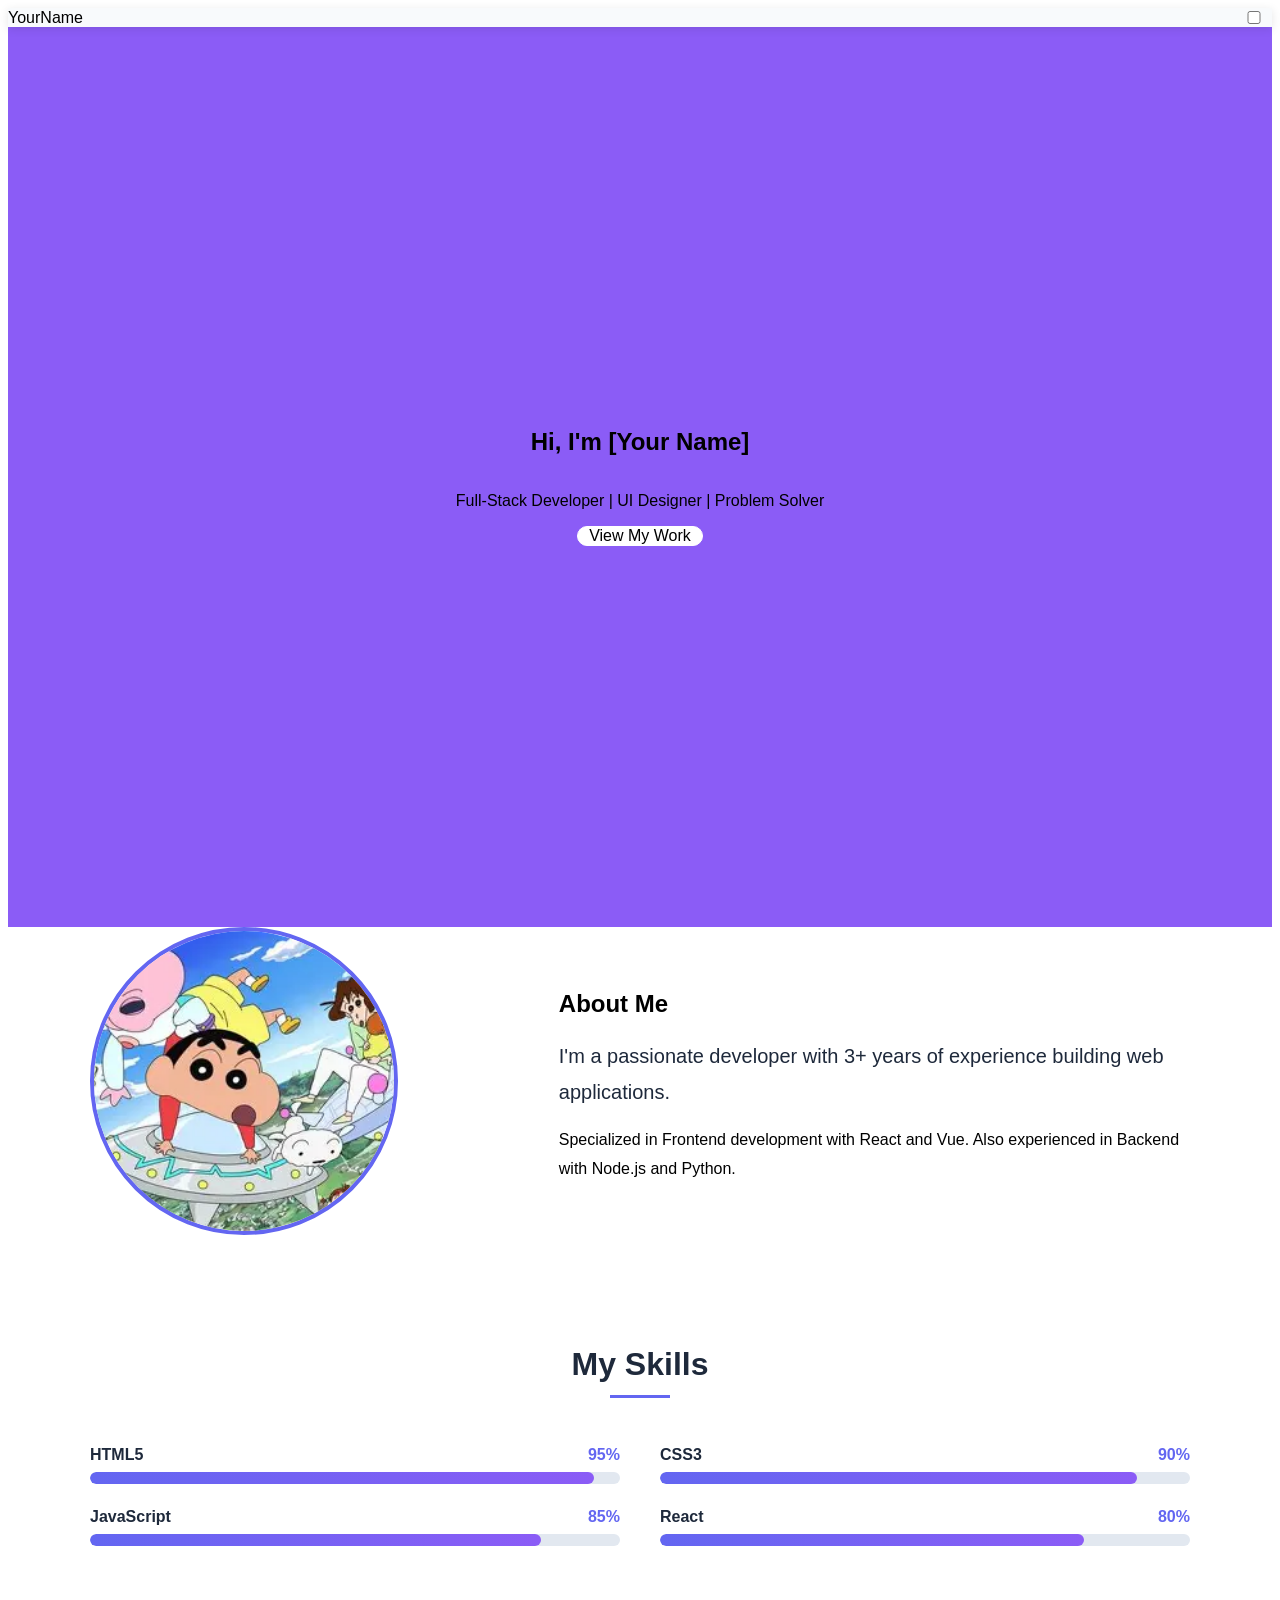
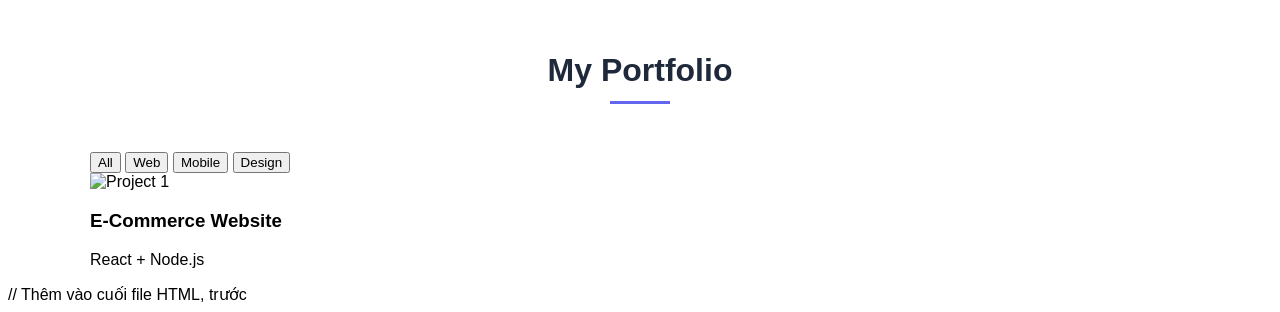
==== session_01_html_css/solutions/portfolio_site/index.html @ 7e8a237a "[FEATURE] Build portfolio grid layout" ====
<!DOCTYPE html>
<html lang="en">
<head>
    <meta charset="UTF-8">
    <meta name="viewport" content="width=device-width, initial-scale=1.0">
    <link rel="stylesheet" href="../../solutions/portfolio_site/css/header.css">
    <link rel="stylesheet" href="../../solutions/portfolio_site/css/hero.css">
    <link rel="stylesheet" href="../../solutions/portfolio_site/css/about.css">
    <link rel="stylesheet" href="../../solutions/portfolio_site/css/skills.css">
    <link rel="stylesheet" href="../../solutions/portfolio_site/css/portfolio.css">
    <title>Header + Herro</title>
</head>

<body>
    <header>
        <div class="container-header">
            <div class="logo">YourName</div>
                <div class="justify-content-center align-items-center d-flex">
                    <input type="checkbox" id="checked">
                <nav class="menu">
                    <ul class="container-nav">
                        <li class="list-type-none"><a href="#about" class="text-decoration-none">About</a></li>
                        <li class="list-type-none"><a href="#skills" class="text-decoration-none">Skills</a></li>
                        <li class="list-type-none"><a href="#portfolio" class="text-decoration-none">Portfolio</a></li>
                        <li class="list-type-none"><a href="#contact" class="text-decoration-none">Contact</a></li>
                    </ul>
                </div>
            </div>
            </nav>
    </header>
<main>
    <section class="hero">
    <h1>Hi, I'm [Your Name]</h1>
    <p>Full-Stack Developer | UI Designer | Problem Solver</p>
    <a href="#portfolio" class="cta-button">View My Work</a>
</section>
<section id="about" class="about-section">
    <div class="container">
        <div class="about-grid">
            <div class="about-image">
                <img src="[data-uri]" alt="Profile Photo">
            </div>
            <div class="about-content">
                <h2>About Me</h2>
                <p class="lead">I'm a passionate developer with 3+ years of experience building web applications.</p>
                <p>Specialized in Frontend development with React and Vue. Also experienced in Backend with Node.js and Python.</p>
            </div>
        </div>
    </div>
</section>
<!-- ===== SKILLS SECTION ===== -->
<section id="skills" class="skills-section">
    <div class="container">
        <h2 class="section-title">My Skills</h2>
        <div class="skills-grid">
            <div class="skill-item">
                <div class="skill-header">
                    <span class="skill-name">HTML5</span>
                    <span class="skill-percent">95%</span>
                </div>
                <div class="skill-bar">
                    <div class="skill-progress" data-width="95"></div>
                </div>
            </div>
            <div class="skill-item">
                <div class="skill-header">
                    <span class="skill-name">CSS3</span>
                    <span class="skill-percent">90%</span>
                </div>
                <div class="skill-bar">
                    <div class="skill-progress" data-width="90"></div>
                </div>
            </div>
            <div class="skill-item">
                <div class="skill-header">
                    <span class="skill-name">JavaScript</span>
                    <span class="skill-percent">85%</span>
                </div>
                <div class="skill-bar">
                    <div class="skill-progress" data-width="85"></div>
                </div>
            </div>
            <div class="skill-item">
                <div class="skill-header">
                    <span class="skill-name">React</span>
                    <span class="skill-percent">80%</span>
                </div>
                <div class="skill-bar">
                    <div class="skill-progress" data-width="80"></div>
                </div>
            </div>
        </div>
    </div>
</section>
<section id="portfolio" class="portfolio-section">
    <div class="container">
        <h2 class="section-title">My Portfolio</h2>
        <div class="portfolio-filters">
            <button class="filter-btn active">All</button>
            <button class="filter-btn">Web</button>
            <button class="filter-btn">Mobile</button>
            <button class="filter-btn">Design</button>
        </div>
        <div class="portfolio-grid">
            <div class="portfolio-item" data-category="web">
                <img src="https://picsum.photos/400/300?random=1" alt="Project 1">
                <div class="portfolio-overlay">
                    <h3>E-Commerce Website</h3>
                    <p>React + Node.js</p>
                </div>
            </div>
            <!-- Thêm 5 items khác với random=2,3,4,5,6 -->
        </div>
    </div>
</section>
</main>
// Thêm vào cuối file HTML, trước </body>
<script>
    // Intersection Observer — trigger animation khi element hiện ra
    const observer = new IntersectionObserver((entries) => {
        entries.forEach(entry => {
            if (entry.isIntersecting) {
                // Đọc data-width và set width thật
                const bars = entry.target.querySelectorAll('.skill-progress');
                bars.forEach(bar => {
                    bar.style.width = bar.dataset.width + '%';
                });
            }
        });
    }, { threshold: 0.3 });  // Trigger khi 30% section hiện ra

    // Quan sát skills section
    const skillsSection = document.querySelector('.skills-section');
    if (skillsSection) observer.observe(skillsSection);
</script>
</body>

</html>
---- session_01_html_css/solutions/portfolio_site/css/header.css ----
*{
    font-family: var(--font-main);
}
header {
    position: sticky;
    top: 0;
    z-index: 1000;
    background: var(--color-light);
    box-shadow: 0 2px 10px rgba(0,0,0,0.1);
}
.container-header{
    width: 100%;
    display: flex;
    justify-content: space-between;
    align-items: center;
    color:black;
}
.container-nav{
    display: flex;
    gap:20px;
}
.menu{
    display: none;
}
#checked{
    width: 30px;
}
#checked:checked ~ .menu{
    display: flex;
}
nav{
    gap:20px;
}
nav a{
    color:black;
}
.text-decoration-none{
    text-decoration: none;
}
.list-type-none{
    list-style-type: none;
}
nav a:hover{
    color:white;
}
.content{
    margin-top: 100px;
}
.d-flex{
    display: flex;
}
.justify-content-center{
    justify-content: center;
}
.align-items-center{
    align-items: center;
}
---- session_01_html_css/solutions/portfolio_site/css/hero.css ----
:root {
    --color-primary: #6366f1;    /* Indigo */
    --color-secondary: #8b5cf6;  /* Purple */
    --color-dark: #1e293b;       /* Slate dark */
    --color-light: #f8fafc;      /* Slate light */
    --color-text: #334155;       /* Slate text */
    --font-main: 'Segoe UI', sans-serif;
}
.hero {
    min-height: 100vh;
    display: flex;
    flex-direction: column;
    justify-content: center;
    align-items: center;
    text-align: center;
    background-color: var(--color-secondary);
}
.cta-button{
    text-decoration: none;
    border:1px solid white;
    width:10% ;
    box-sizing: border-box;
    padding: auto;
    border-radius: 16px;
    background-color: white;
    color:black;
    transition: 0.3s;
}
.cta-button:hover{
    transform: scale(1.2);
}
---- session_01_html_css/solutions/portfolio_site/css/about.css ----
/* ===== CONTAINER — Giới hạn chiều rộng ===== */
.container {
    max-width: 1100px;
    margin: 0 auto;         /* Căn giữa */
    padding: 0 20px;
}

/* ===== SECTION TITLE ===== */
.section-title {
    font-size: 2rem;
    color: var(--color-dark);
    text-align: center;
    margin-bottom: 48px;
    position: relative;
}

/* Gạch trang trí dưới title */
.section-title::after {
    content: "";
    display: block;
    width: 60px;
    height: 3px;
    background: var(--color-primary);
    margin: 12px auto 0;
}

/* ===== ABOUT GRID — 2 cột ===== */
.about-grid {
    display: grid;
    grid-template-columns: 1fr 1.5fr;  /* Ảnh nhỏ hơn text */
    gap: 3rem;
    align-items: center;                /* Căn giữa dọc */
}

.about-image img {
    width: 300px;
    height: 300px;
    object-fit: cover;      /* Ảnh không méo */
    border-radius: 50%;     /* Hình tròn */
    border: 4px solid var(--color-primary);
}

.about-content .lead {
    font-size: 1.25rem;
    font-weight: 300;
    color: var(--color-dark);
    margin-bottom: 16px;
}

.about-content p {
    margin-bottom: 12px;
    line-height: 1.8;
}

/* ===== RESPONSIVE ===== */
@media (max-width: 768px) {
    .about-grid {
        grid-template-columns: 1fr;     /* 1 cột trên mobile */
        text-align: center;
    }

    .about-image img {
        width: 200px;
        height: 200px;
    }
}
---- session_01_html_css/solutions/portfolio_site/css/skills.css ----
/* ===== SKILLS SECTION ===== */
.skills-section {
    padding: 80px 0;
    background: white;
}

.skills-grid {
    display: grid;
    grid-template-columns: 1fr 1fr;  /* 2 cột */
    gap: 24px 40px;                   /* Dọc 24px, ngang 40px */
}

.skill-header {
    display: flex;
    justify-content: space-between;
    margin-bottom: 8px;
}

.skill-name {
    font-weight: 600;
    color: var(--color-dark);
}

.skill-percent {
    color: var(--color-primary);
    font-weight: 600;
}

.skill-bar {
    background: #e2e8f0;
    border-radius: 10px;
    height: 12px;
    overflow: hidden;
}

.skill-progress {
    height: 100%;
    border-radius: 10px;
    background: linear-gradient(90deg, var(--color-primary), var(--color-secondary));
    width: 0;                       /* Ban đầu = 0, animate sau */
    transition: width 1.5s ease-out;
}

/* Responsive: 1 cột trên mobile */
@media (max-width: 768px) {
    .skills-grid {
        grid-template-columns: 1fr;
    }
}
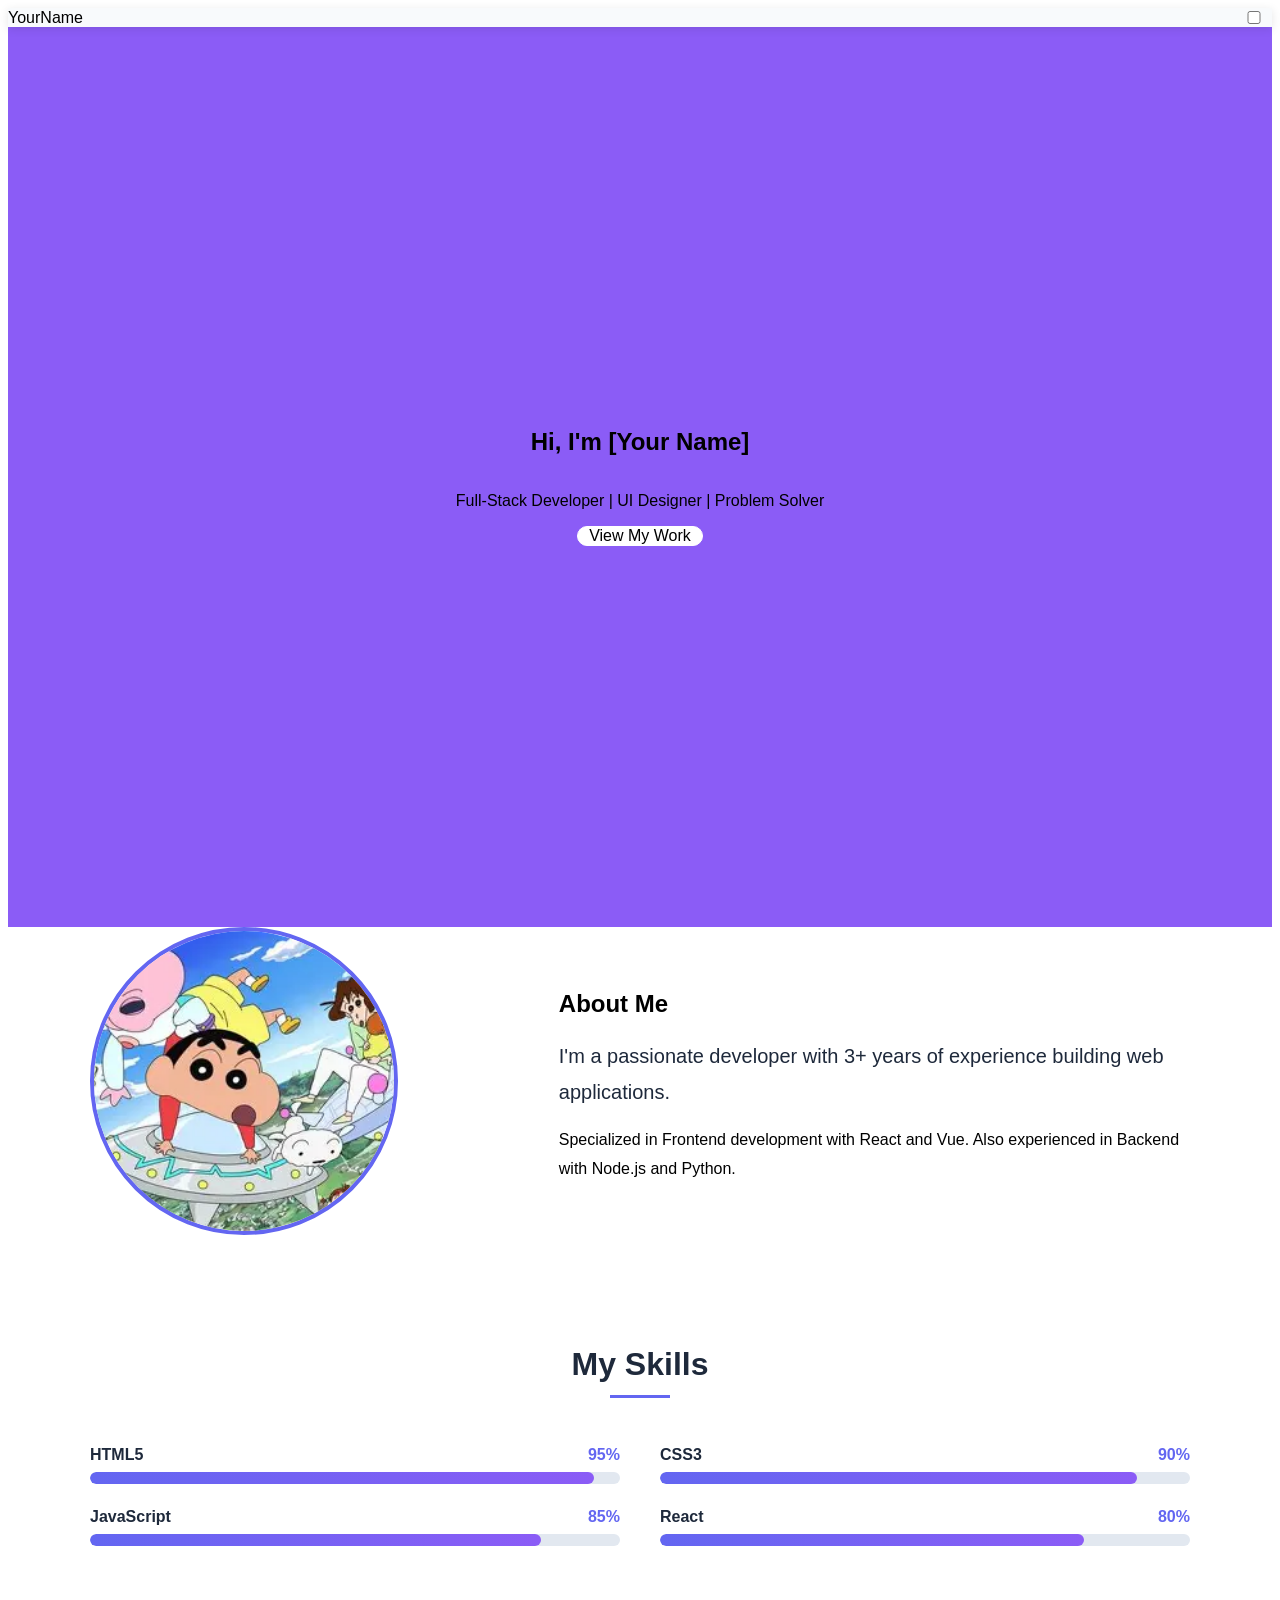
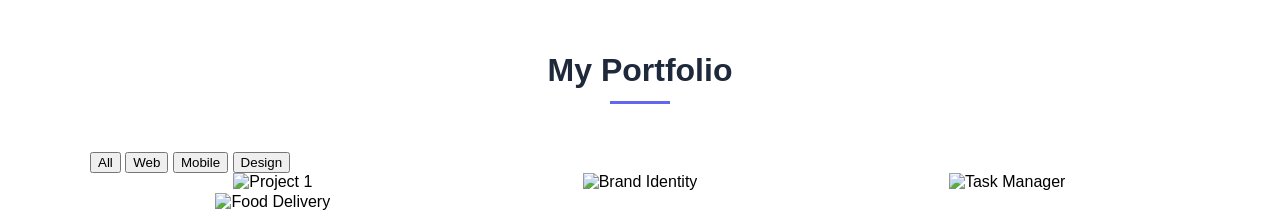
==== commit feb94ac0: "[FEATURE] Add hover zoom effects" ====
--- a/session_01_html_css/solutions/portfolio_site/index.html
+++ b/session_01_html_css/solutions/portfolio_site/index.html
@@ -1,5 +1,6 @@
 <!DOCTYPE html>
 <html lang="en">
+
 <head>
     <meta charset="UTF-8">
     <meta name="viewport" content="width=device-width, initial-scale=1.0">
@@ -15,8 +16,8 @@
     <header>
         <div class="container-header">
             <div class="logo">YourName</div>
-                <div class="justify-content-center align-items-center d-flex">
-                    <input type="checkbox" id="checked">
+            <div class="justify-content-center align-items-center d-flex">
+                <input type="checkbox" id="checked">
                 <nav class="menu">
                     <ul class="container-nav">
                         <li class="list-type-none"><a href="#about" class="text-decoration-none">About</a></li>
@@ -24,97 +25,121 @@
                         <li class="list-type-none"><a href="#portfolio" class="text-decoration-none">Portfolio</a></li>
                         <li class="list-type-none"><a href="#contact" class="text-decoration-none">Contact</a></li>
                     </ul>
+            </div>
+        </div>
+        </nav>
+    </header>
+    <main>
+        <section class="hero">
+            <h1>Hi, I'm [Your Name]</h1>
+            <p>Full-Stack Developer | UI Designer | Problem Solver</p>
+            <a href="#portfolio" class="cta-button">View My Work</a>
+        </section>
+        <section id="about" class="about-section">
+            <div class="container">
+                <div class="about-grid">
+                    <div class="about-image">
+                        <img src="[data-uri]"
+                            alt="Profile Photo">
+                    </div>
+                    <div class="about-content">
+                        <h2>About Me</h2>
+                        <p class="lead">I'm a passionate developer with 3+ years of experience building web
+                            applications.</p>
+                        <p>Specialized in Frontend development with React and Vue. Also experienced in Backend with
+                            Node.js and Python.</p>
+                    </div>
                 </div>
             </div>
-            </nav>
-    </header>
-<main>
-    <section class="hero">
-    <h1>Hi, I'm [Your Name]</h1>
-    <p>Full-Stack Developer | UI Designer | Problem Solver</p>
-    <a href="#portfolio" class="cta-button">View My Work</a>
-</section>
-<section id="about" class="about-section">
-    <div class="container">
-        <div class="about-grid">
-            <div class="about-image">
-                <img src="[data-uri]" alt="Profile Photo">
-            </div>
-            <div class="about-content">
-                <h2>About Me</h2>
-                <p class="lead">I'm a passionate developer with 3+ years of experience building web applications.</p>
-                <p>Specialized in Frontend development with React and Vue. Also experienced in Backend with Node.js and Python.</p>
-            </div>
-        </div>
-    </div>
-</section>
-<!-- ===== SKILLS SECTION ===== -->
-<section id="skills" class="skills-section">
-    <div class="container">
-        <h2 class="section-title">My Skills</h2>
-        <div class="skills-grid">
-            <div class="skill-item">
-                <div class="skill-header">
-                    <span class="skill-name">HTML5</span>
-                    <span class="skill-percent">95%</span>
-                </div>
-                <div class="skill-bar">
-                    <div class="skill-progress" data-width="95"></div>
+        </section>
+        <!-- ===== SKILLS SECTION ===== -->
+        <section id="skills" class="skills-section">
+            <div class="container">
+                <h2 class="section-title">My Skills</h2>
+                <div class="skills-grid">
+                    <div class="skill-item">
+                        <div class="skill-header">
+                            <span class="skill-name">HTML5</span>
+                            <span class="skill-percent">95%</span>
+                        </div>
+                        <div class="skill-bar">
+                            <div class="skill-progress" data-width="95"></div>
+                        </div>
+                    </div>
+                    <div class="skill-item">
+                        <div class="skill-header">
+                            <span class="skill-name">CSS3</span>
+                            <span class="skill-percent">90%</span>
+                        </div>
+                        <div class="skill-bar">
+                            <div class="skill-progress" data-width="90"></div>
+                        </div>
+                    </div>
+                    <div class="skill-item">
+                        <div class="skill-header">
+                            <span class="skill-name">JavaScript</span>
+                            <span class="skill-percent">85%</span>
+                        </div>
+                        <div class="skill-bar">
+                            <div class="skill-progress" data-width="85"></div>
+                        </div>
+                    </div>
+                    <div class="skill-item">
+                        <div class="skill-header">
+                            <span class="skill-name">React</span>
+                            <span class="skill-percent">80%</span>
+                        </div>
+                        <div class="skill-bar">
+                            <div class="skill-progress" data-width="80"></div>
+                        </div>
+                    </div>
                 </div>
             </div>
-            <div class="skill-item">
-                <div class="skill-header">
-                    <span class="skill-name">CSS3</span>
-                    <span class="skill-percent">90%</span>
+        </section>
+        <section id="portfolio" class="portfolio-section">
+            <div class="container">
+                <h2 class="section-title">My Portfolio</h2>
+                <div class="portfolio-filters">
+                    <button class="filter-btn active">All</button>
+                    <button class="filter-btn">Web</button>
+                    <button class="filter-btn">Mobile</button>
+                    <button class="filter-btn">Design</button>
                 </div>
-                <div class="skill-bar">
-                    <div class="skill-progress" data-width="90"></div>
+                <div class="portfolio-grid">
+                    <div class="portfolio-item" data-category="web">
+                        <img src="https://picsum.photos/400/300?random=1" alt="Project 1">
+                        <div class="portfolio-overlay">
+                            <h3>E-Commerce Website</h3>
+                            <p>React + Node.js</p>
+                        </div>
+                    </div>
+                    <!-- Thêm 5 items khác với random=2,3,4,5,6 -->
+                    <div class="portfolio-item" data-category="design">
+                        <img src="https://picsum.photos/400/300?random=4" alt="Brand Identity">
+                        <div class="portfolio-overlay">
+                            <h3>Brand Identity</h3>
+                            <p>Figma + Illustrator</p>
+                        </div>
+                    </div>
+                    <div class="portfolio-item" data-category="web">
+                        <img src="https://picsum.photos/400/300?random=5" alt="Task Manager">
+                        <div class="portfolio-overlay">
+                            <h3>Task Manager</h3>
+                            <p>Angular + MongoDB</p>
+                        </div>
+                    </div>
+                    <div class="portfolio-item" data-category="mobile">
+                        <img src="https://picsum.photos/400/300?random=6" alt="Food Delivery">
+                        <div class="portfolio-overlay">
+                            <h3>Food Delivery</h3>
+                            <p>Flutter + Dart</p>
+                        </div>
+                    </div>
                 </div>
             </div>
-            <div class="skill-item">
-                <div class="skill-header">
-                    <span class="skill-name">JavaScript</span>
-                    <span class="skill-percent">85%</span>
-                </div>
-                <div class="skill-bar">
-                    <div class="skill-progress" data-width="85"></div>
-                </div>
-            </div>
-            <div class="skill-item">
-                <div class="skill-header">
-                    <span class="skill-name">React</span>
-                    <span class="skill-percent">80%</span>
-                </div>
-                <div class="skill-bar">
-                    <div class="skill-progress" data-width="80"></div>
-                </div>
-            </div>
-        </div>
-    </div>
-</section>
-<section id="portfolio" class="portfolio-section">
-    <div class="container">
-        <h2 class="section-title">My Portfolio</h2>
-        <div class="portfolio-filters">
-            <button class="filter-btn active">All</button>
-            <button class="filter-btn">Web</button>
-            <button class="filter-btn">Mobile</button>
-            <button class="filter-btn">Design</button>
-        </div>
-        <div class="portfolio-grid">
-            <div class="portfolio-item" data-category="web">
-                <img src="https://picsum.photos/400/300?random=1" alt="Project 1">
-                <div class="portfolio-overlay">
-                    <h3>E-Commerce Website</h3>
-                    <p>React + Node.js</p>
-                </div>
-            </div>
-            <!-- Thêm 5 items khác với random=2,3,4,5,6 -->
-        </div>
-    </div>
-</section>
-</main>
-// Thêm vào cuối file HTML, trước </body>
+        </section>
+    </main>
+</body>
 <script>
     // Intersection Observer — trigger animation khi element hiện ra
     const observer = new IntersectionObserver((entries) => {
--- a/session_01_html_css/solutions/portfolio_site/css/portfolio.css
+++ b/session_01_html_css/solutions/portfolio_site/css/portfolio.css
@@ -0,0 +1,41 @@
+.portfolio-grid{
+    display: grid;
+    grid-template-columns: repeat(3,1fr);
+    place-items: center;
+    gap:1.5px;
+}
+@media (max-width: 1024px) {
+    .portfolio-grid {
+        grid-template-columns: repeat(2, 1fr);  
+    }
+}
+
+@media (max-width: 640px) {
+    .portfolio-grid {
+        grid-template-columns: 1fr;             
+    }
+}
+.portfolio-item{
+    position: relative;
+    overflow: hidden;
+}
+.portfolio-item img{
+    width: 100%;
+    object-fit: cover;
+    transition: 0.2s;
+}
+.portfolio-overlay{
+    position: absolute;
+    top: 50%;
+    left: 50%;
+    transform: translate(-50%,-50%);
+    background-color: rgba(0, 0, 0, 0.611);
+    color:white;
+    opacity: 0;
+}
+.portfolio-item:hover img{
+    transform: scale(1.1);
+}
+.portfolio-item:hover .portfolio-overlay{
+opacity: 1;
+}
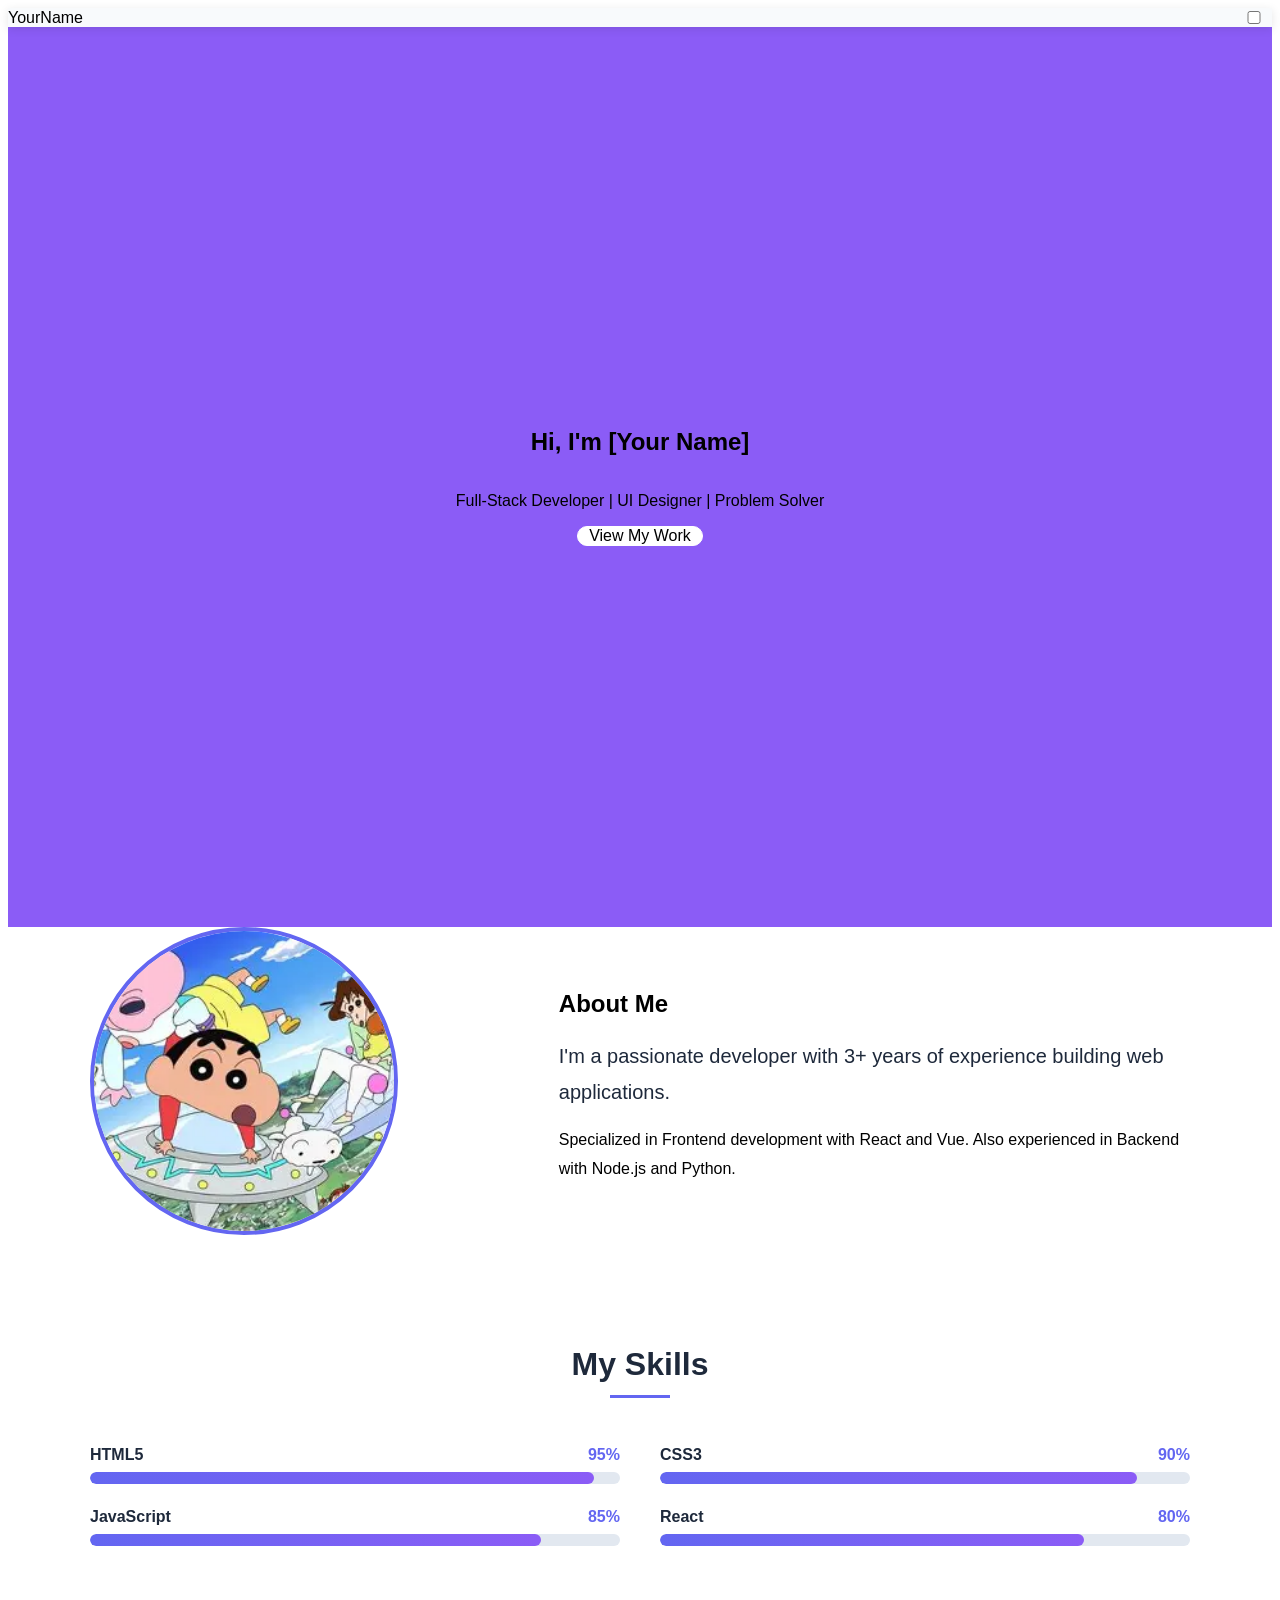
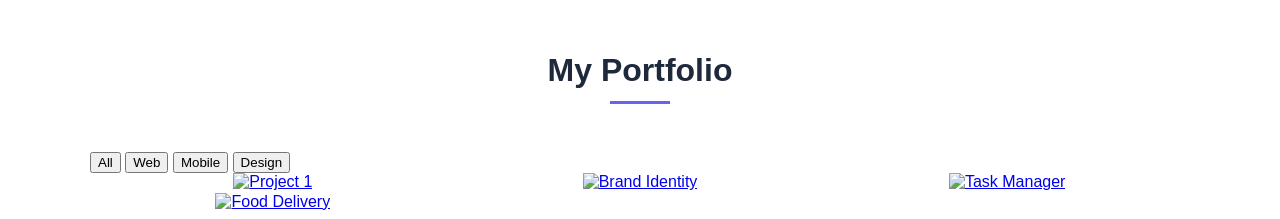
==== commit f99e4d20: "[FEATURE] Implement CSS-only lightbox" ====
--- a/session_01_html_css/solutions/portfolio_site/index.html
+++ b/session_01_html_css/solutions/portfolio_site/index.html
@@ -106,39 +106,68 @@
                     <button class="filter-btn">Design</button>
                 </div>
                 <div class="portfolio-grid">
-                    <div class="portfolio-item" data-category="web">
-                        <img src="https://picsum.photos/400/300?random=1" alt="Project 1">
-                        <div class="portfolio-overlay">
-                            <h3>E-Commerce Website</h3>
-                            <p>React + Node.js</p>
-                        </div>
-                    </div>
+                    <!-- Bọc mỗi portfolio item trong anchor tag -->
+<a href="#lightbox-1" class="portfolio-item" data-category="web">
+    <img src="https://picsum.photos/400/300?random=1" alt="Project 1">
+    <div class="portfolio-overlay">
+        <h3>E-Commerce Website</h3>
+        <p>React + Node.js</p>
+    </div>
+</a>
                     <!-- Thêm 5 items khác với random=2,3,4,5,6 -->
-                    <div class="portfolio-item" data-category="design">
-                        <img src="https://picsum.photos/400/300?random=4" alt="Brand Identity">
-                        <div class="portfolio-overlay">
-                            <h3>Brand Identity</h3>
-                            <p>Figma + Illustrator</p>
-                        </div>
-                    </div>
-                    <div class="portfolio-item" data-category="web">
-                        <img src="https://picsum.photos/400/300?random=5" alt="Task Manager">
-                        <div class="portfolio-overlay">
-                            <h3>Task Manager</h3>
-                            <p>Angular + MongoDB</p>
-                        </div>
-                    </div>
-                    <div class="portfolio-item" data-category="mobile">
-                        <img src="https://picsum.photos/400/300?random=6" alt="Food Delivery">
-                        <div class="portfolio-overlay">
-                            <h3>Food Delivery</h3>
-                            <p>Flutter + Dart</p>
-                        </div>
-                    </div>
+                    <a href="#lightbox-4" class="portfolio-item" data-category="design">
+    <img src="https://picsum.photos/400/300?random=4" alt="Brand Identity">
+    <div class="portfolio-overlay">
+        <h3>Brand Identity</h3>
+        <p>Figma + Illustrator</p>
+    </div>
+</a>
+
+<a href="#lightbox-5" class="portfolio-item" data-category="web">
+    <img src="https://picsum.photos/400/300?random=5" alt="Task Manager">
+    <div class="portfolio-overlay">
+        <h3>Task Manager</h3>
+        <p>Angular + MongoDB</p>
+    </div>
+</a>
+
+<a href="#lightbox-6" class="portfolio-item" data-category="mobile">
+    <img src="https://picsum.photos/400/300?random=6" alt="Food Delivery">
+    <div class="portfolio-overlay">
+        <h3>Food Delivery</h3>
+        <p>Flutter + Dart</p>
+    </div>
+</a>
                 </div>
             </div>
         </section>
     </main>
+    <div id="lightbox-1" class="lightbox">
+    <div class="lightbox-content">
+        <img src="https://picsum.photos/800/600?random=1" alt="Project 1">
+        <a href="#!" class="lightbox-close">&times;</a>
+    </div>
+</div>
+<div id="lightbox-4" class="lightbox">
+    <div class="lightbox-content">
+        <img src="https://picsum.photos/800/600?random=4" alt="Brand Identity">
+        <a href="#!" class="lightbox-close">&times;</a>
+    </div>
+</div>
+
+<div id="lightbox-5" class="lightbox">
+    <div class="lightbox-content">
+        <img src="https://picsum.photos/800/600?random=5" alt="Task Manager">
+        <a href="#!" class="lightbox-close">&times;</a>
+    </div>
+</div>
+
+<div id="lightbox-6" class="lightbox">
+    <div class="lightbox-content">
+        <img src="https://picsum.photos/800/600?random=6" alt="Food Delivery">
+        <a href="#!" class="lightbox-close">&times;</a>
+    </div>
+</div>
 </body>
 <script>
     // Intersection Observer — trigger animation khi element hiện ra
--- a/session_01_html_css/solutions/portfolio_site/css/portfolio.css
+++ b/session_01_html_css/solutions/portfolio_site/css/portfolio.css
@@ -39,3 +39,37 @@
 .portfolio-item:hover .portfolio-overlay{
 opacity: 1;
 }
+.lightbox{
+    position: fixed;
+    inset: 0;
+    opacity: 0;
+    display: flex;
+    justify-content: center;
+    align-items: center;
+    background-color:rgba(105, 105, 105, 0.503);
+    z-index: 9999;
+    pointer-events: none;
+    transition: 0.3s;
+}
+.lightbox:target{
+    opacity: 1;  
+    pointer-events: auto;
+}
+.lightbox-content{
+    position: relative;
+    width: 65vw;
+    height: 85vh;
+}
+.lightbox-content img{
+    width: 100%;
+    max-width: 100%;
+    max-height: 85vh;
+    border-radius: 8px;
+}
+.lightbox-close{
+    position: absolute;
+   top:-40px;
+   right:0;
+    font-size: 2rem;
+    color:white;
+}
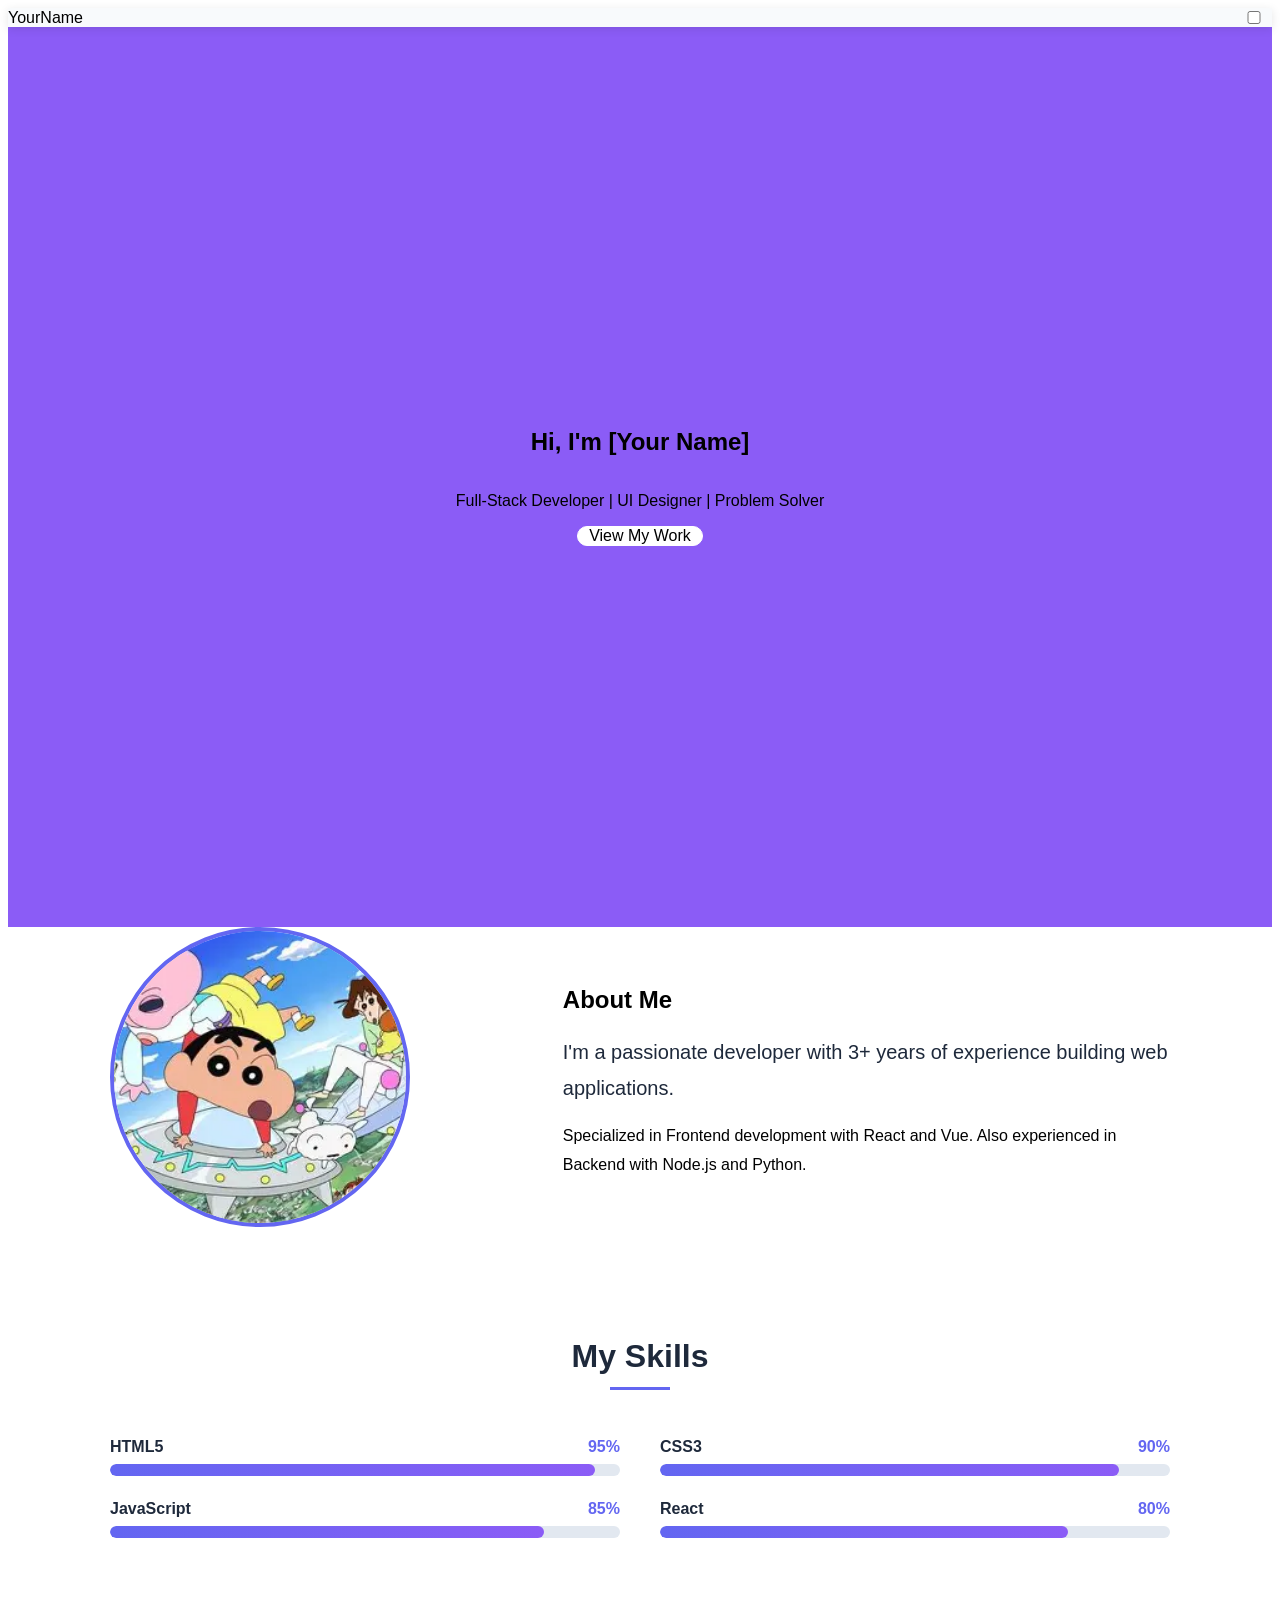
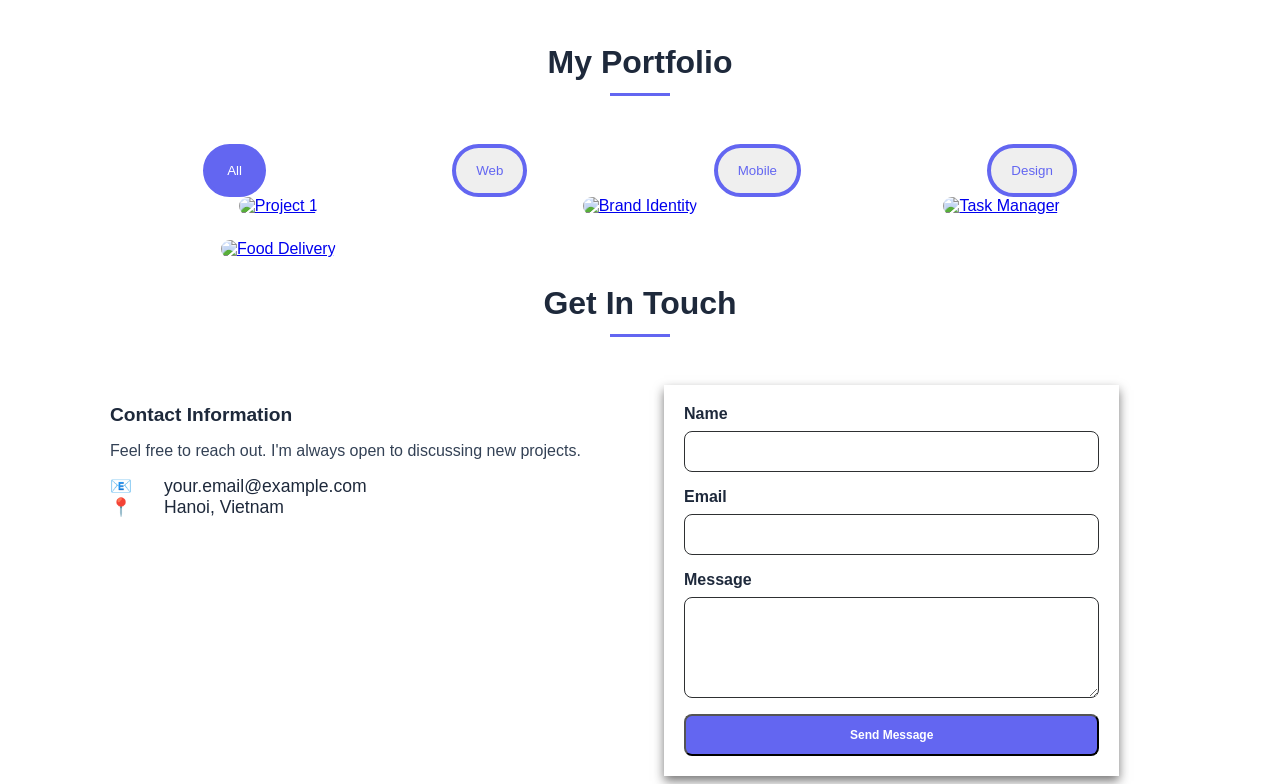
==== commit 5e470b52: "[FEATURE] Style contact form inputs" ====
--- a/session_01_html_css/solutions/portfolio_site/index.html
+++ b/session_01_html_css/solutions/portfolio_site/index.html
@@ -9,6 +9,8 @@
     <link rel="stylesheet" href="../../solutions/portfolio_site/css/about.css">
     <link rel="stylesheet" href="../../solutions/portfolio_site/css/skills.css">
     <link rel="stylesheet" href="../../solutions/portfolio_site/css/portfolio.css">
+    <link rel="stylesheet" href="../../solutions/portfolio_site/css/contact.css">
+    <link rel="stylesheet" href="../../solutions/portfolio_site/css/footer.css">
     <title>Header + Herro</title>
 </head>
 
@@ -168,7 +170,41 @@
         <a href="#!" class="lightbox-close">&times;</a>
     </div>
 </div>
-</body>
+<section id="contact" class="contact-section">
+    <div class="container">
+        <h2 class="section-title">Get In Touch</h2>
+        <div class="contact-wrapper">
+            <div class="contact-info">
+                <h3>Contact Information</h3>
+                <p>Feel free to reach out. I'm always open to discussing new projects.</p>
+                <div class="info-item">
+                    <span class="icon">📧</span>
+                    <span>your.email@example.com</span>
+                </div>
+                <div class="info-item">
+                    <span class="icon">📍</span>
+                    <span>Hanoi, Vietnam</span>
+                </div>
+            </div>
+            <form class="contact-form">
+                <div class="form-group">
+                    <label for="name">Name</label>
+                    <input type="text" id="name" name="name" required>
+                </div>
+                <div class="form-group">
+                    <label for="email">Email</label>
+                    <input type="email" id="email" name="email" required>
+                </div>
+                <div class="form-group">
+                    <label for="message">Message</label>
+                    <textarea id="message" name="message" rows="5" required></textarea>
+                </div>
+                <button type="submit" class="submit-btn">Send Message</button>
+            </form>
+        </div>
+    </div>
+</section>
+
 <script>
     // Intersection Observer — trigger animation khi element hiện ra
     const observer = new IntersectionObserver((entries) => {
--- a/session_01_html_css/solutions/portfolio_site/css/portfolio.css
+++ b/session_01_html_css/solutions/portfolio_site/css/portfolio.css
@@ -2,7 +2,24 @@
     display: grid;
     grid-template-columns: repeat(3,1fr);
     place-items: center;
-    gap:1.5px;
+    gap:25px;
+  
+}
+.portfolio-filters{
+    display: flex;
+    justify-content: space-around;
+}
+.filter-btn{
+    border: 4px solid var(--color-primary);
+    padding: 15px;
+    padding-left: 20px;
+    padding-right: 20px;
+    color:var(--color-primary);
+    border-radius: 30px;
+}
+.active{
+    background-color: var(--color-primary);
+    color:white;
 }
 @media (max-width: 1024px) {
     .portfolio-grid {
@@ -18,6 +35,7 @@
 .portfolio-item{
     position: relative;
     overflow: hidden;
+      border-radius: 25px;
 }
 .portfolio-item img{
     width: 100%;
@@ -73,3 +91,4 @@
     font-size: 2rem;
     color:white;
 }
+
--- a/session_01_html_css/solutions/portfolio_site/css/contact.css
+++ b/session_01_html_css/solutions/portfolio_site/css/contact.css
@@ -0,0 +1,90 @@
+*
+{
+    box-sizing: border-box;
+}
+.contact-wrapper {
+    display: grid;
+    grid-template-columns: repeat(2, 1fr);
+    gap: 3rem;
+    align-items: start;
+}
+
+.contact-info h3 {
+    color: var(--color-dark);
+    font-size: 1.2rem;
+    margin-bottom: 1rem;
+}
+
+.contact-info p {
+    color: var(--color-text);
+    margin-bottom: 1rem;
+}
+
+.info-item {
+    display: flex;
+    gap: 2rem;
+}
+
+.info-item span {
+    color: var(--color-dark);
+    font-size: 1.1rem;
+}
+
+.contact-form {
+    box-shadow: 0 5px 10px rgba(28, 27, 27, 0.596);
+    padding: 20px;
+    width: 90%;
+    max-width: 100%;
+}
+
+.form-group {
+    display: flex;
+    flex-direction: column;
+    gap: 0.5rem;
+    margin-bottom: 1rem;
+}
+
+.form-group label {
+    color: var(--color-dark);
+    font-size: 1rem;
+    font-weight: 600;
+}
+
+.form-group input,
+.form-group textarea {
+    width: 100%;
+    padding-top: 12px;
+    padding-bottom: 12px;
+    border: 1px solid #2e3032;
+    border-radius: 8px;
+    transition: border color 0.3s;
+}
+
+.form-group input:focus,
+.form-group textarea:focus {
+    outline: none;
+    border: 2px solid var(--color-primary);
+    background: white;
+
+}
+
+.submit-btn {
+width: 100%;
+padding: 12px;
+border-radius: 8px;
+background-color: var(--color-primary);
+transition: background 0.3s;
+color: white;
+font-size: 12px;
+font-weight: 600;
+cursor: pointer;
+}
+.submit-btn:hover{
+    background: var(--color-secondary);
+    transform: translateY(-2px);
+}
+@media (max-width: 768px) {
+    .contact-wrapper {
+        grid-template-columns: 1fr;
+    }
+}
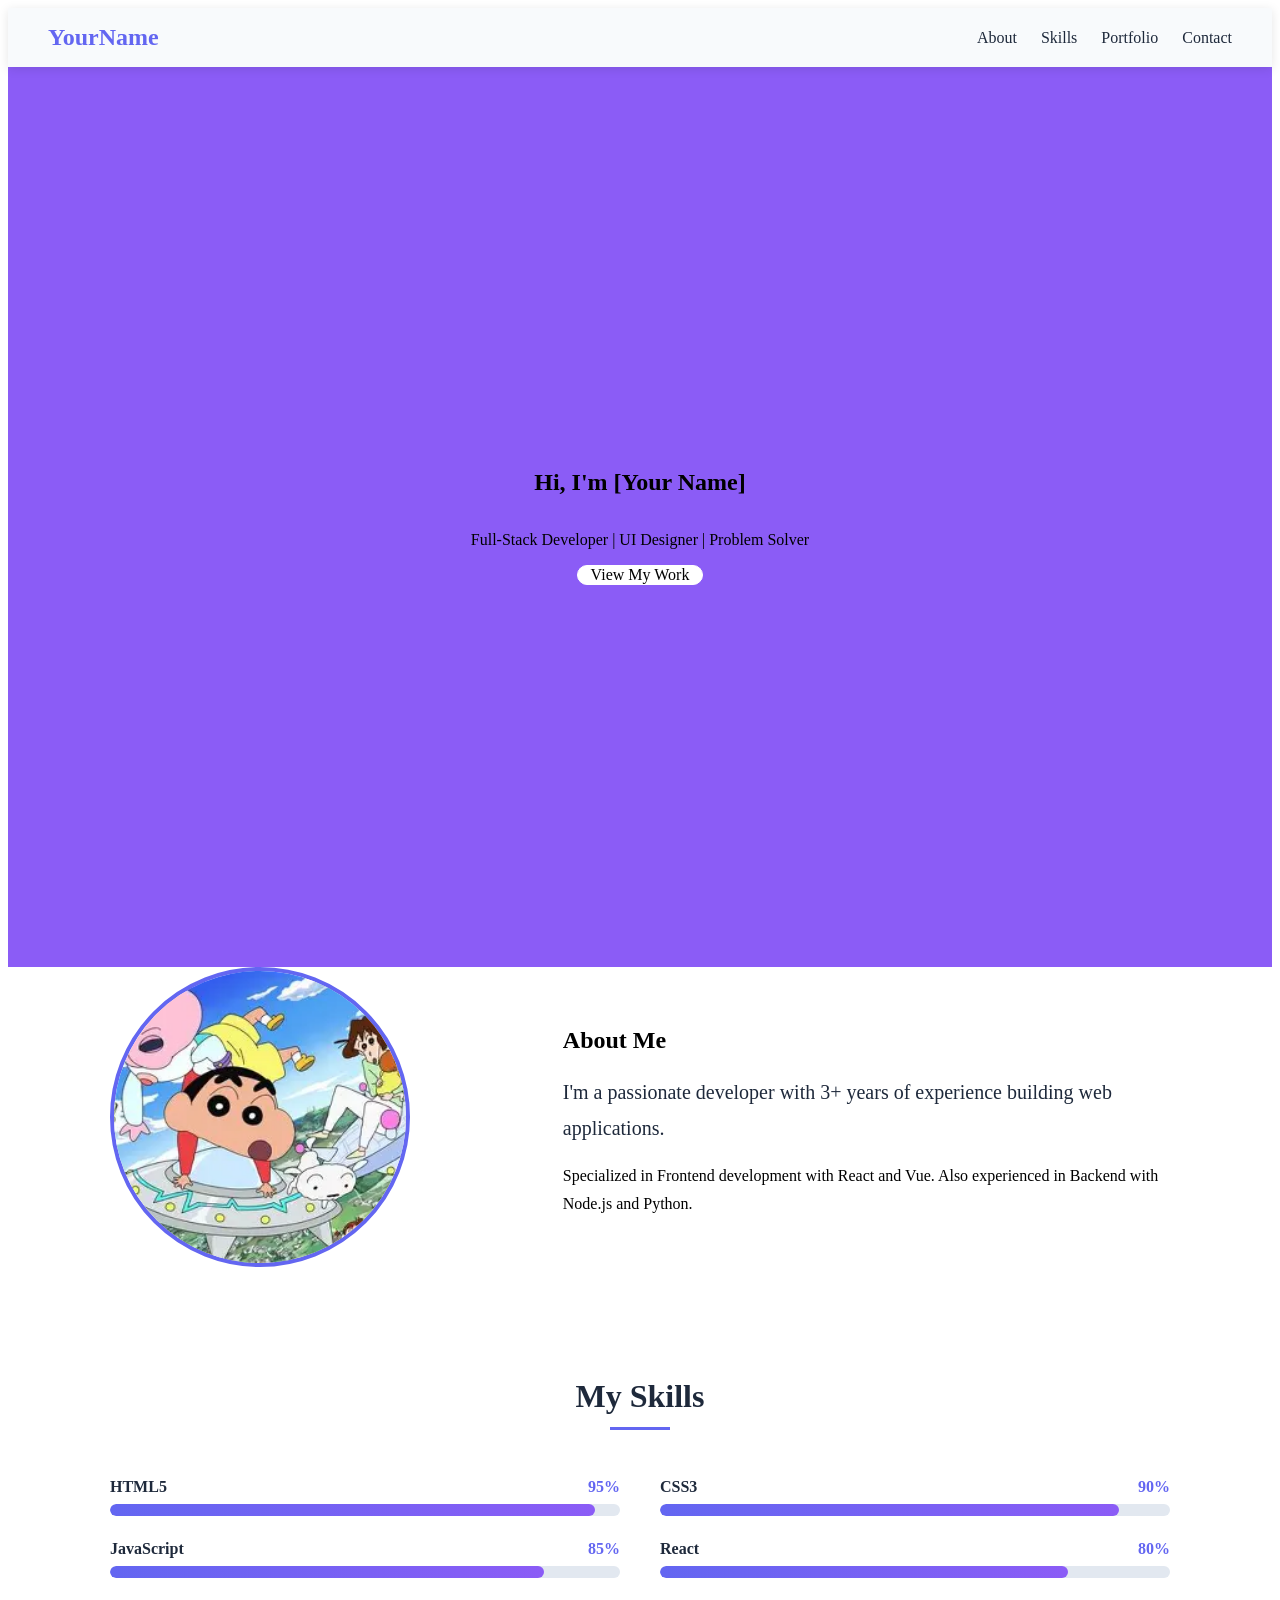
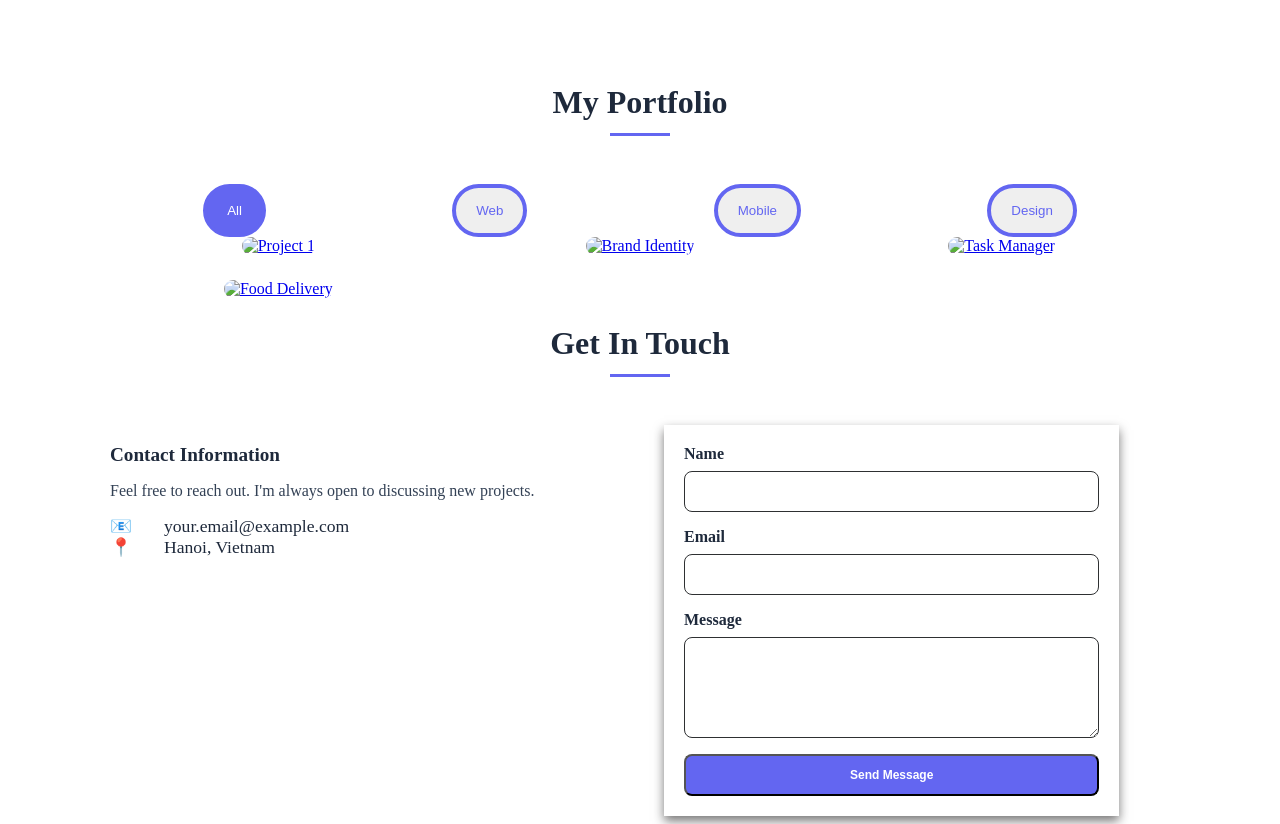
==== commit 1eddc9b0: "[UPDATE] Header:hamburger" ====
--- a/session_01_html_css/solutions/portfolio_site/index.html
+++ b/session_01_html_css/solutions/portfolio_site/index.html
@@ -15,22 +15,19 @@
 </head>
 
 <body>
-    <header>
-        <div class="container-header">
-            <div class="logo">YourName</div>
-            <div class="justify-content-center align-items-center d-flex">
-                <input type="checkbox" id="checked">
-                <nav class="menu">
-                    <ul class="container-nav">
-                        <li class="list-type-none"><a href="#about" class="text-decoration-none">About</a></li>
-                        <li class="list-type-none"><a href="#skills" class="text-decoration-none">Skills</a></li>
-                        <li class="list-type-none"><a href="#portfolio" class="text-decoration-none">Portfolio</a></li>
-                        <li class="list-type-none"><a href="#contact" class="text-decoration-none">Contact</a></li>
-                    </ul>
-            </div>
-        </div>
-        </nav>
-    </header>
+<header>
+    <div class="logo">YourName</div>
+    <input type="checkbox" id="menu-toggle" hidden>
+    
+    <label for="menu-toggle" class="hamburger">☰
+    </label>
+    <nav>
+        <a href="#about">About</a>
+        <a href="#skills">Skills</a>
+        <a href="#portfolio">Portfolio</a>
+        <a href="#contact">Contact</a>
+    </nav>
+</header>
     <main>
         <section class="hero">
             <h1>Hi, I'm [Your Name]</h1>
@@ -54,7 +51,8 @@
                 </div>
             </div>
         </section>
-        <!-- ===== SKILLS SECTION ===== -->
+
+
         <section id="skills" class="skills-section">
             <div class="container">
                 <h2 class="section-title">My Skills</h2>
--- a/session_01_html_css/solutions/portfolio_site/css/header.css
+++ b/session_01_html_css/solutions/portfolio_site/css/header.css
@@ -1,58 +1,93 @@
 
-*{
-    font-family: var(--font-main);
-}
 header {
-    position: sticky;
+    display: flex;              
+    justify-content: space-between; 
+    align-items: center;       
+    padding: 16px 40px;       
+    position: sticky;           
     top: 0;
-    z-index: 1000;
+    z-index: 1000;             
     background: var(--color-light);
     box-shadow: 0 2px 10px rgba(0,0,0,0.1);
 }
-.container-header{
-    width: 100%;
+
+.logo {
+    font-size: 1.5rem;
+    font-weight: 700;
+    color: var(--color-primary);
+}
+.hamburger {
+    display: none;
+    flex-direction: column;
+    gap: 5px;
+    cursor: pointer;
+}
+.hamburger span {
+    width: 25px;
+    height: 3px;
+    background-color: var(--color-dark, #333);
+    transition: all 0.3s ease;
+}
+nav {
     display: flex;
-    justify-content: space-between;
-    align-items: center;
-    color:black;
+    gap: 24px;               
 }
-.container-nav{
-    display: flex;
-    gap:20px;
-}
-.menu{
-    display: none;
-}
-#checked{
-    width: 30px;
-}
-#checked:checked ~ .menu{
-    display: flex;
-}
-nav{
-    gap:20px;
-}
-nav a{
-    color:black;
-}
-.text-decoration-none{
+
+nav a {
+    font-weight: 500;
+    color: var(--color-dark);
+    position: relative;         
+    transition: color 0.3s;
     text-decoration: none;
 }
-.list-type-none{
-    list-style-type: none;
+
+nav a:hover {
+    color: var(--color-primary);
 }
-nav a:hover{
-    color:white;
+
+nav a::after {
+    content: "";
+    position: absolute;
+    bottom: -4px;
+    left: 0;
+    width: 100%;                 
+    height: 2px;
+    background: var(--color-primary);
+    transform: scaleX(0);
+    transition:  0.3s;
 }
-.content{
-    margin-top: 100px;
+
+nav a:hover::after {
+    transform: scaleX(1);            
 }
-.d-flex{
-    display: flex;
-}
-.justify-content-center{
-    justify-content: center;
-}
-.align-items-center{
-    align-items: center;
+@media (max-width: 768px) {
+    .hamburger {
+        display: block;
+    }
+
+    
+    nav {
+        position: absolute;
+        top: 100%; 
+        left: 0;
+        width: 100%;
+        background: var(--color-light, #fff);
+        flex-direction: column;
+        gap: 0;
+        max-height: 0; 
+        overflow: hidden;
+        transition: max-height 0.3s ease-out;
+        box-shadow: 0 5px 10px rgba(0,0,0,0.1);
+    }
+
+    nav a {
+        padding: 15px 40px;
+        text-align: center;
+        border-top: 1px solid rgba(0,0,0,0.05); 
+    }
+
+    
+    #menu-toggle:checked ~ nav {
+        max-height: 300px; 
+    }
 }
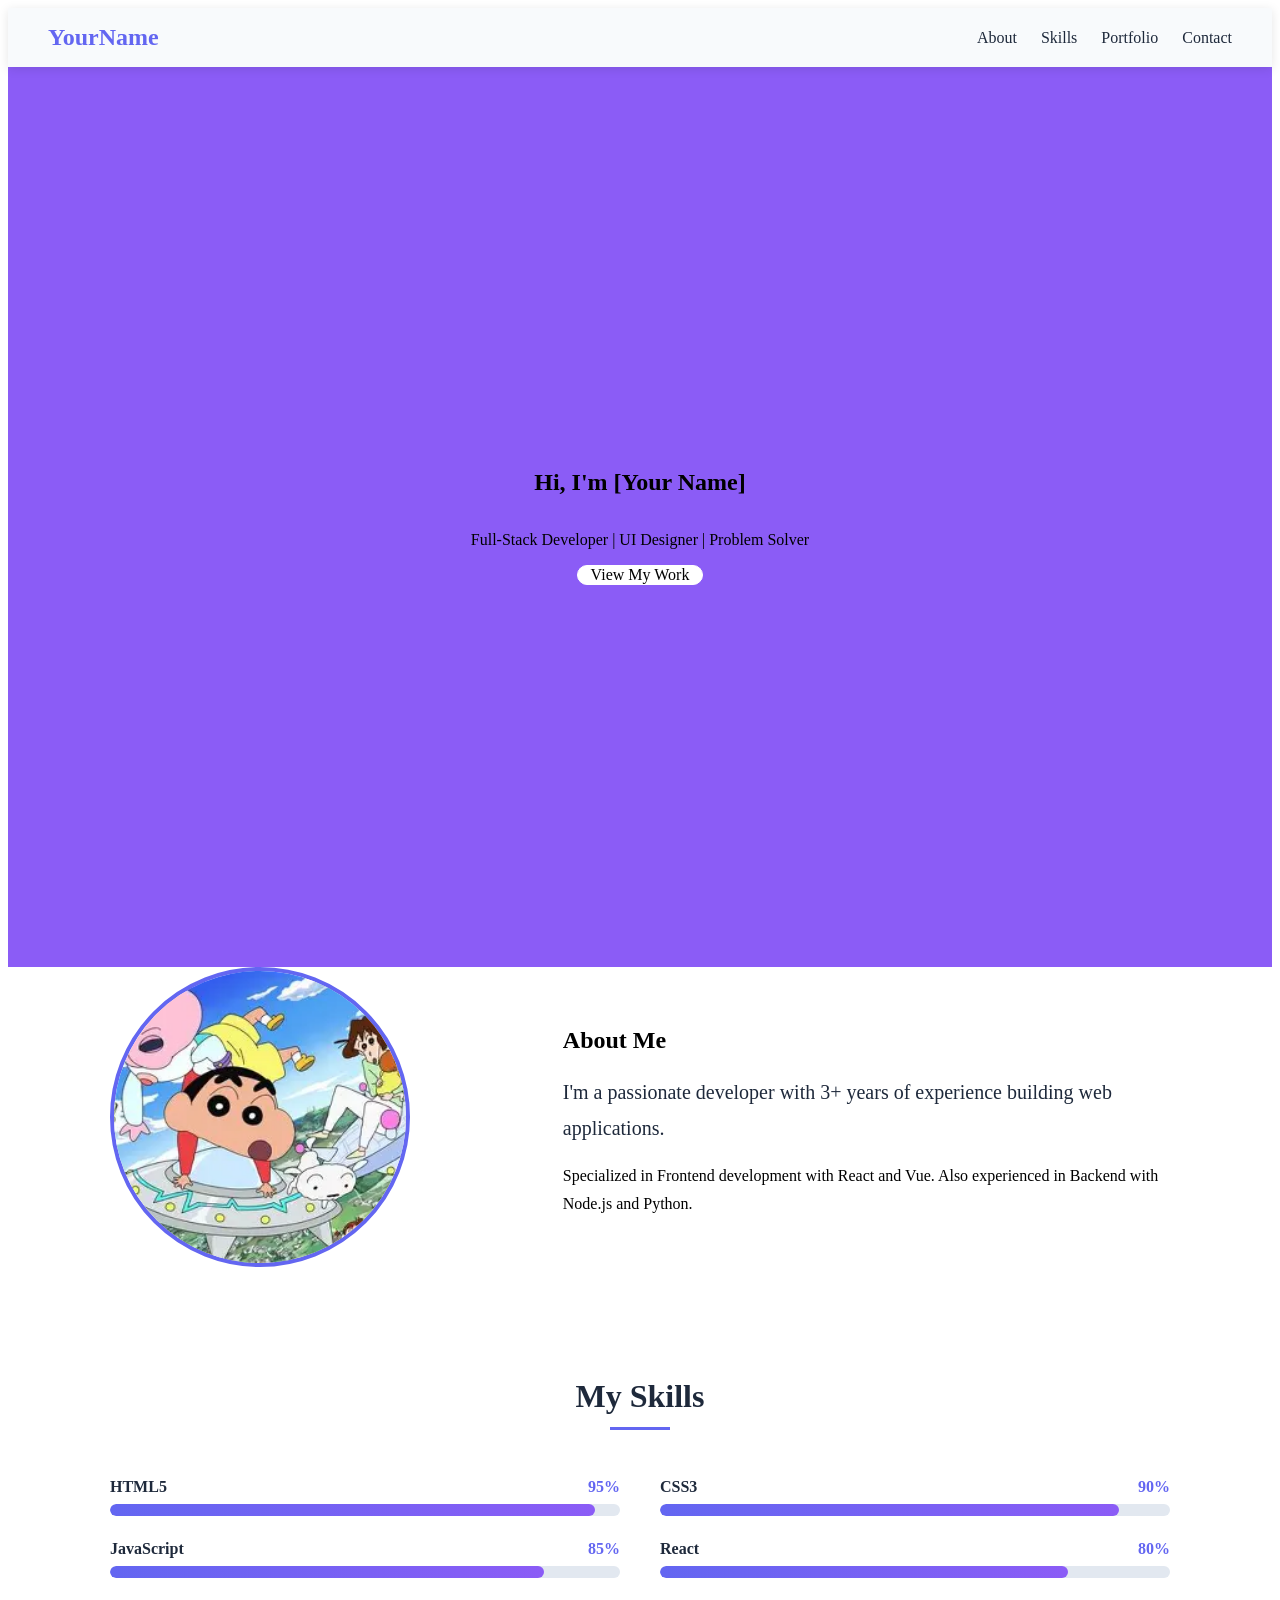
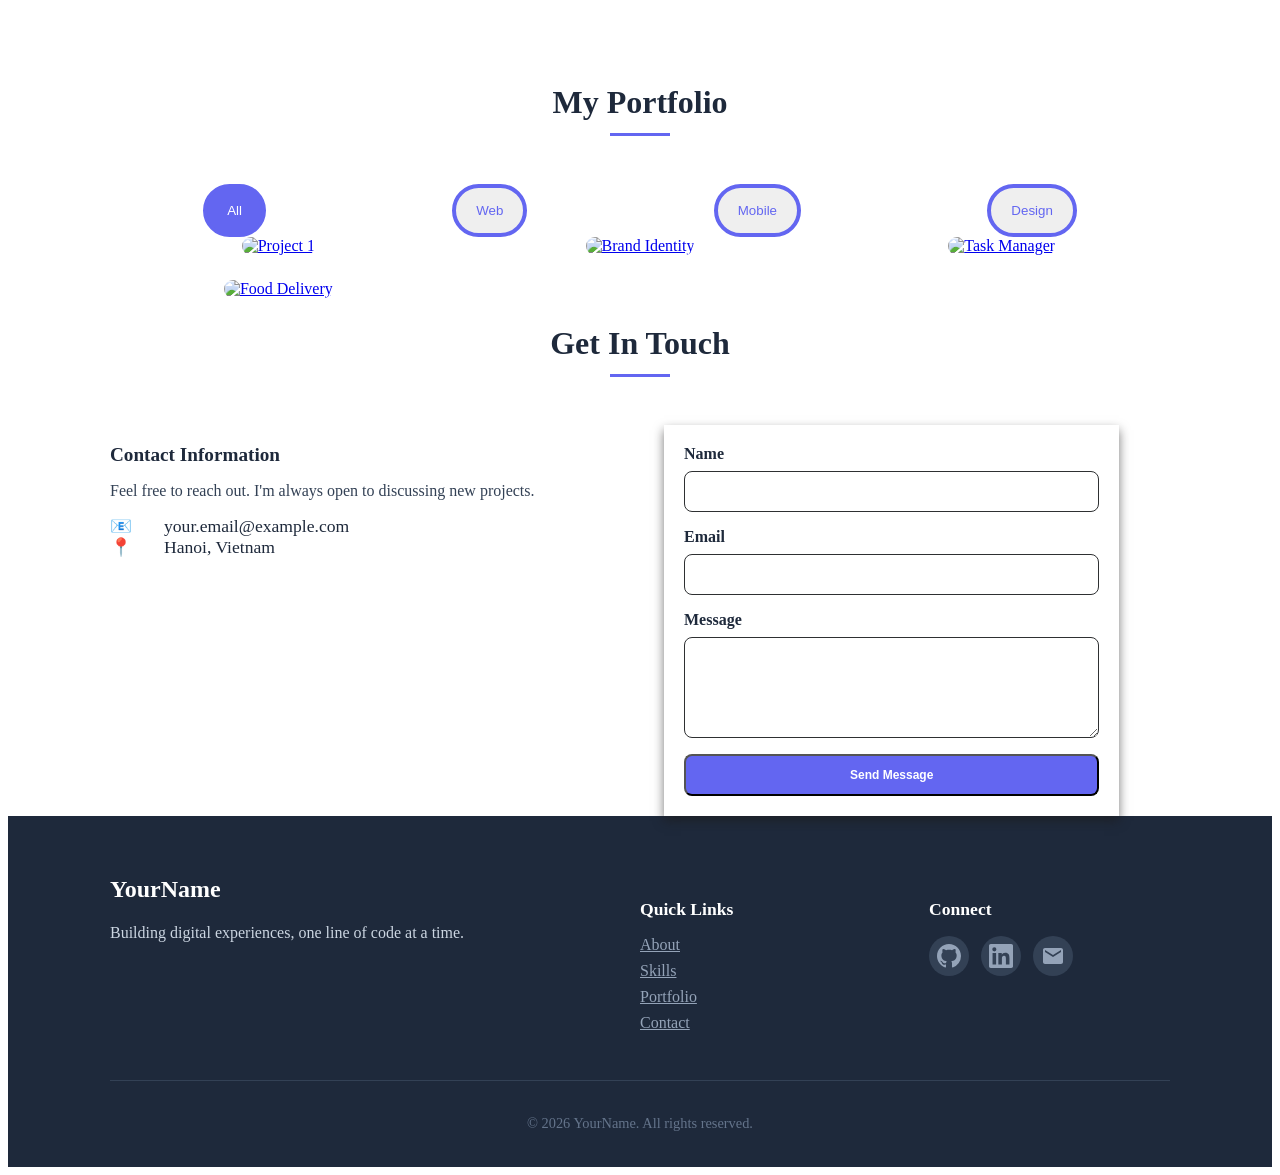
==== commit 6de30657: "[FEATURE] Add responsive footer" ====
--- a/session_01_html_css/solutions/portfolio_site/index.html
+++ b/session_01_html_css/solutions/portfolio_site/index.html
@@ -222,5 +222,44 @@
     if (skillsSection) observer.observe(skillsSection);
 </script>
 </body>
-
+<footer class="footer">
+    <div class="container">
+        <div class="footer-content">
+            <div class="footer-brand">
+                <div class="footer-logo">YourName</div>
+                <p class="footer-tagline">Building digital experiences, one line of code at a time.</p>
+            </div>
+            <div class="footer-links">
+                <h4>Quick Links</h4>
+                <a href="#about">About</a>
+                <a href="#skills">Skills</a>
+                <a href="#portfolio">Portfolio</a>
+                <a href="#contact">Contact</a>
+            </div>
+            <div class="footer-social">
+                <h4>Connect</h4>
+                <div class="social-links">
+                    <a href="https://github.com" target="_blank" rel="noopener" class="social-link" aria-label="GitHub">
+                        <svg width="24" height="24" viewBox="0 0 24 24" fill="currentColor">
+                            <path d="M12 0C5.37 0 0 5.37 0 12c0 5.31 3.435 9.795 8.205 11.385.6.105.825-.255.825-.57 0-.285-.015-1.23-.015-2.235-3.015.555-3.795-.735-4.035-1.41-.135-.345-.72-1.41-1.23-1.695-.42-.225-1.02-.78-.015-.795.945-.015 1.62.87 1.845 1.23 1.08 1.815 2.805 1.305 3.495.99.105-.78.42-1.305.765-1.605-2.67-.3-5.46-1.335-5.46-5.925 0-1.305.465-2.385 1.23-3.225-.12-.3-.54-1.53.12-3.18 0 0 1.005-.315 3.3 1.23.96-.27 1.98-.405 3-.405s2.04.135 3 .405c2.295-1.56 3.3-1.23 3.3-1.23.66 1.65.24 2.88.12 3.18.765.84 1.23 1.905 1.23 3.225 0 4.605-2.805 5.625-5.475 5.925.435.375.81 1.095.81 2.22 0 1.605-.015 2.895-.015 3.3 0 .315.225.69.825.57A12.02 12.02 0 0024 12c0-6.63-5.37-12-12-12z"/>
+                        </svg>
+                    </a>
+                    <a href="https://linkedin.com" target="_blank" rel="noopener" class="social-link" aria-label="LinkedIn">
+                        <svg width="24" height="24" viewBox="0 0 24 24" fill="currentColor">
+                            <path d="M20.447 20.452h-3.554v-5.569c0-1.328-.027-3.037-1.852-3.037-1.853 0-2.136 1.445-2.136 2.939v5.667H9.351V9h3.414v1.561h.046c.477-.9 1.637-1.85 3.37-1.85 3.601 0 4.267 2.37 4.267 5.455v6.286zM5.337 7.433a2.062 2.062 0 01-2.063-2.065 2.064 2.064 0 112.063 2.065zm1.782 13.019H3.555V9h3.564v11.452zM22.225 0H1.771C.792 0 0 .774 0 1.729v20.542C0 23.227.792 24 1.771 24h20.451C23.2 24 24 23.227 24 22.271V1.729C24 .774 23.2 0 22.222 0h.003z"/>
+                        </svg>
+                    </a>
+                    <a href="mailto:your.email@example.com" class="social-link" aria-label="Email">
+                        <svg width="24" height="24" viewBox="0 0 24 24" fill="currentColor">
+                            <path d="M20 4H4c-1.1 0-1.99.9-1.99 2L2 18c0 1.1.9 2 2 2h16c1.1 0 2-.9 2-2V6c0-1.1-.9-2-2-2zm0 4l-8 5-8-5V6l8 5 8-5v2z"/>
+                        </svg>
+                    </a>
+                </div>
+            </div>
+        </div>
+        <div class="footer-bottom">
+            <p>&copy; 2026 YourName. All rights reserved.</p>
+        </div>
+    </div>
+</footer>
 </html>
--- a/session_01_html_css/solutions/portfolio_site/css/footer.css
+++ b/session_01_html_css/solutions/portfolio_site/css/footer.css
@@ -0,0 +1,85 @@
+
+.footer {
+    background: var(--color-dark);
+    color: #cbd5e1;
+    padding: 60px 0 0;
+}
+
+.footer-content {
+    display: grid;
+    grid-template-columns: 2fr 1fr 1fr;
+    gap: 3rem;
+    padding-bottom: 40px;
+    border-bottom: 1px solid #334155;
+}
+
+.footer-logo {
+    font-size: 1.5rem;
+    font-weight: 700;
+    color: white;
+    margin-bottom: 12px;
+}
+
+.footer-tagline {
+    line-height: 1.7;
+}
+
+.footer-links h4,
+.footer-social h4 {
+    color: white;
+    margin-bottom: 16px;
+    font-size: 1.1rem;
+}
+
+.footer-links a {
+    display: block;
+    color: #94a3b8;
+    margin-bottom: 8px;
+    transition: color 0.3s;
+}
+
+.footer-links a:hover {
+    color: white;
+}
+
+.social-links {
+    display: flex;
+    gap: 12px;
+}
+
+.social-link {
+    display: flex;
+    align-items: center;
+    justify-content: center;
+    width: 40px;
+    height: 40px;
+    border-radius: 50%;
+    background: #334155;
+    color: #94a3b8;
+    transition: background 0.3s, color 0.3s, transform 0.3s;
+}
+
+.social-link:hover {
+    background: var(--color-primary);
+    color: white;
+    transform: translateY(-3px);
+}
+
+.footer-bottom {
+    text-align: center;
+    padding: 20px 0;
+    font-size: 0.9rem;
+    color: #64748b;
+}
+
+
+@media (max-width: 768px) {
+    .footer-content {
+        grid-template-columns: 1fr;
+        text-align: center;
+    }
+
+    .social-links {
+        justify-content: center;
+    }
+}
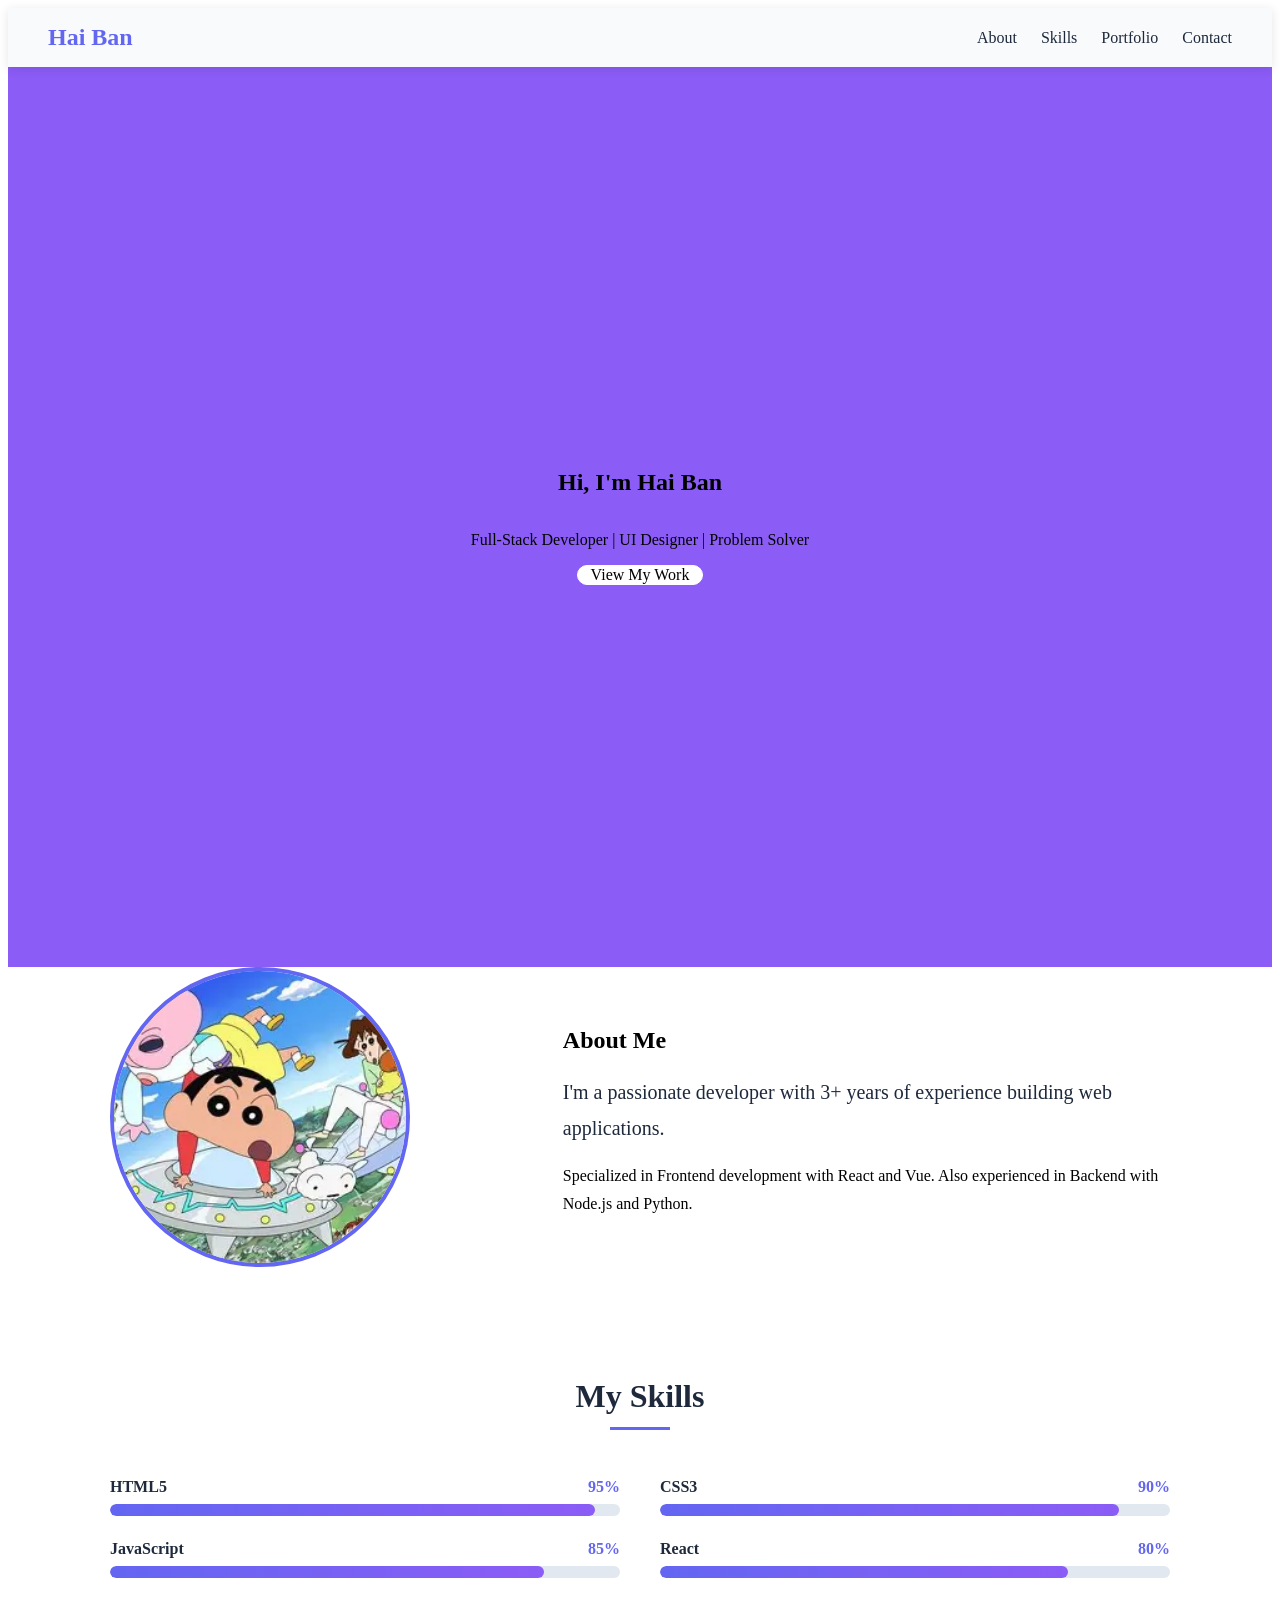
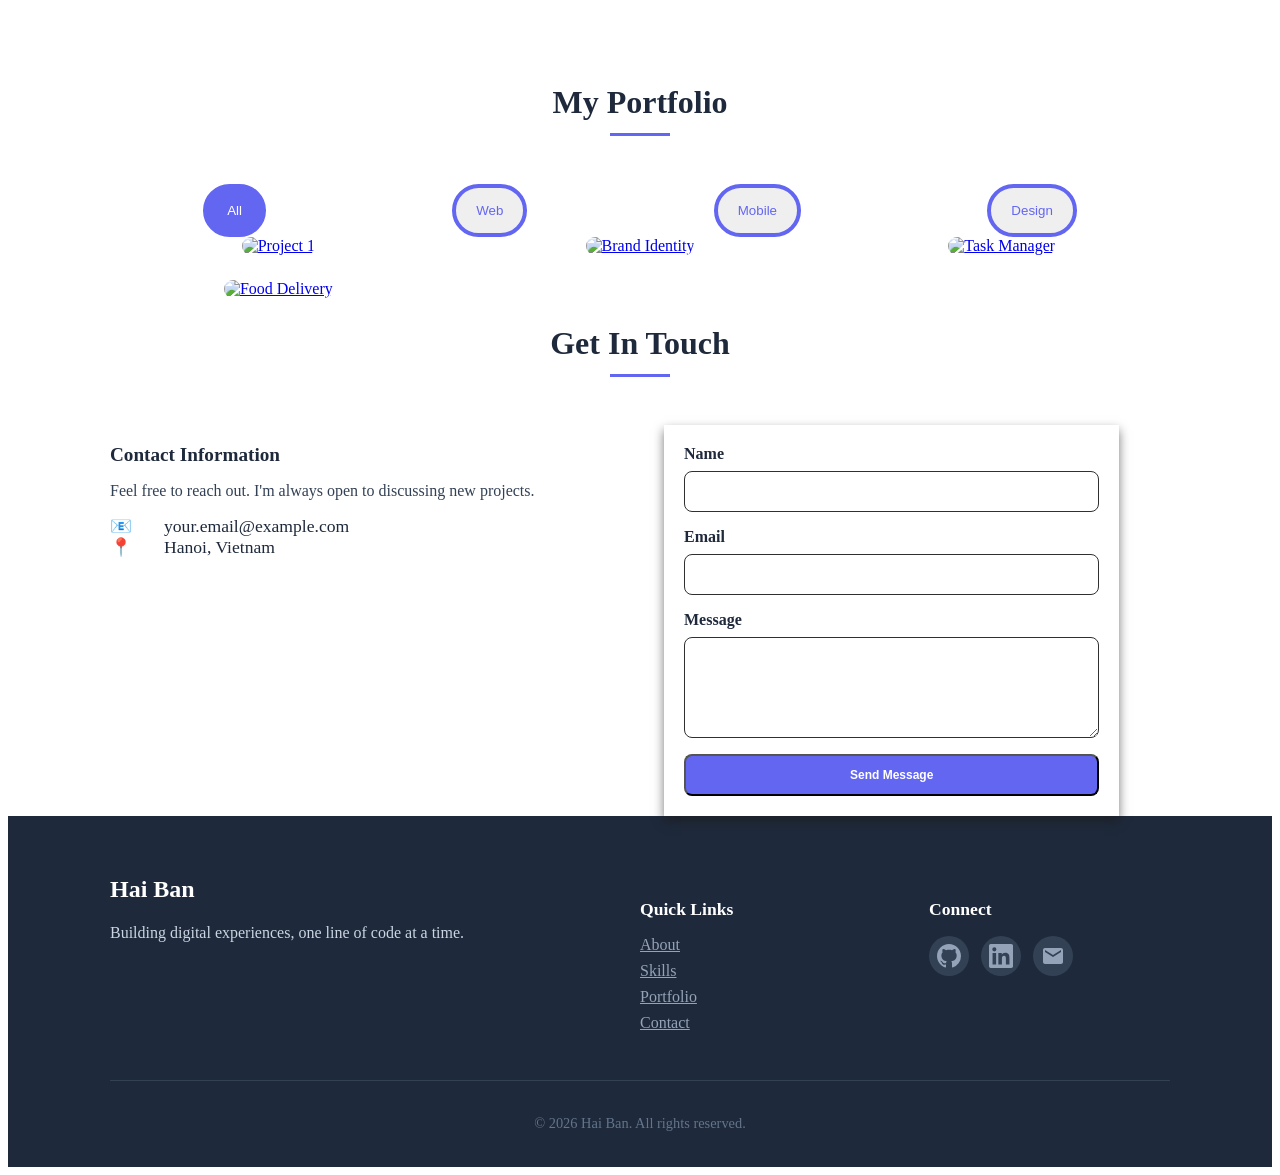
==== commit 1912bd8c: "[UPDATE] Personal Information" ====
--- a/session_01_html_css/solutions/portfolio_site/index.html
+++ b/session_01_html_css/solutions/portfolio_site/index.html
@@ -16,7 +16,7 @@
 
 <body>
 <header>
-    <div class="logo">YourName</div>
+    <div class="logo">Hai Ban</div>
     <input type="checkbox" id="menu-toggle" hidden>
     
     <label for="menu-toggle" class="hamburger">☰
@@ -30,7 +30,7 @@
 </header>
     <main>
         <section class="hero">
-            <h1>Hi, I'm [Your Name]</h1>
+            <h1>Hi, I'm Hai Ban</h1>
             <p>Full-Stack Developer | UI Designer | Problem Solver</p>
             <a href="#portfolio" class="cta-button">View My Work</a>
         </section>
@@ -226,7 +226,7 @@
     <div class="container">
         <div class="footer-content">
             <div class="footer-brand">
-                <div class="footer-logo">YourName</div>
+                <div class="footer-logo">Hai Ban</div>
                 <p class="footer-tagline">Building digital experiences, one line of code at a time.</p>
             </div>
             <div class="footer-links">
@@ -258,7 +258,7 @@
             </div>
         </div>
         <div class="footer-bottom">
-            <p>&copy; 2026 YourName. All rights reserved.</p>
+            <p>&copy; 2026 Hai Ban. All rights reserved.</p>
         </div>
     </div>
 </footer>
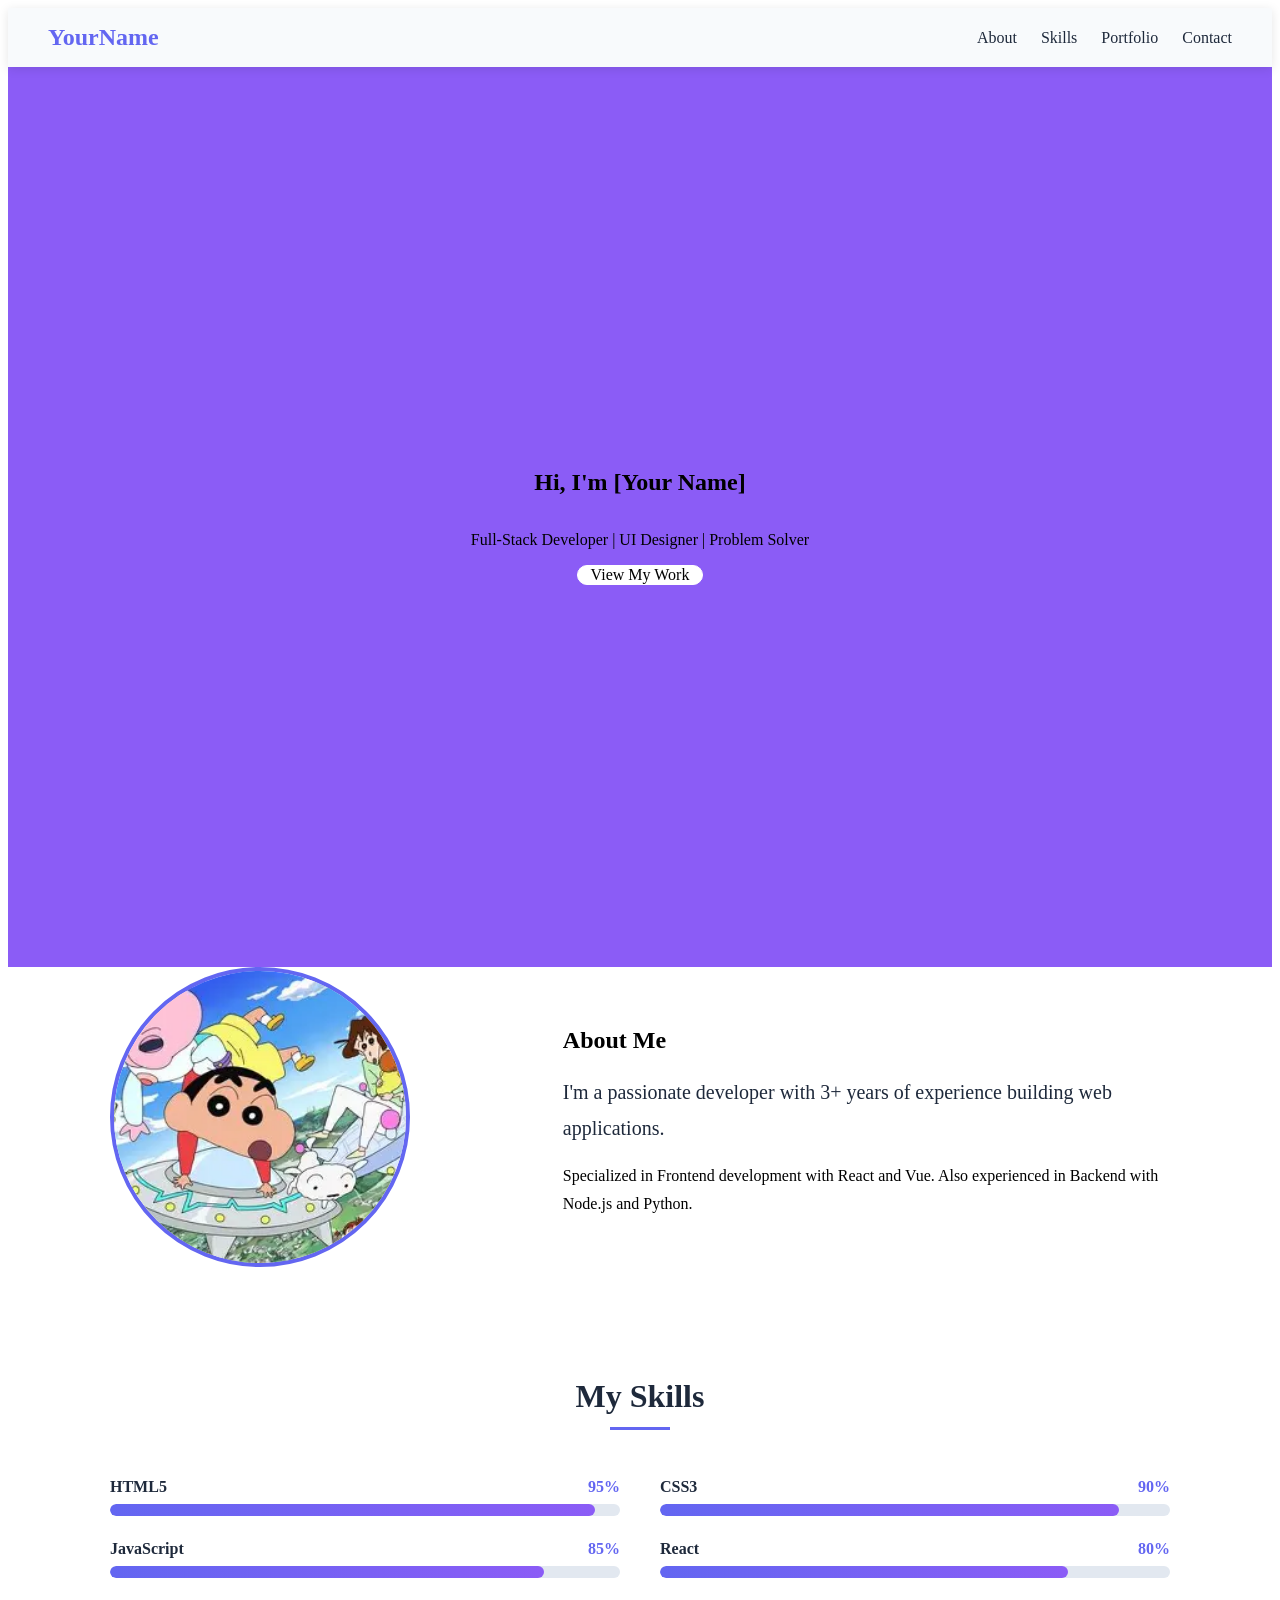
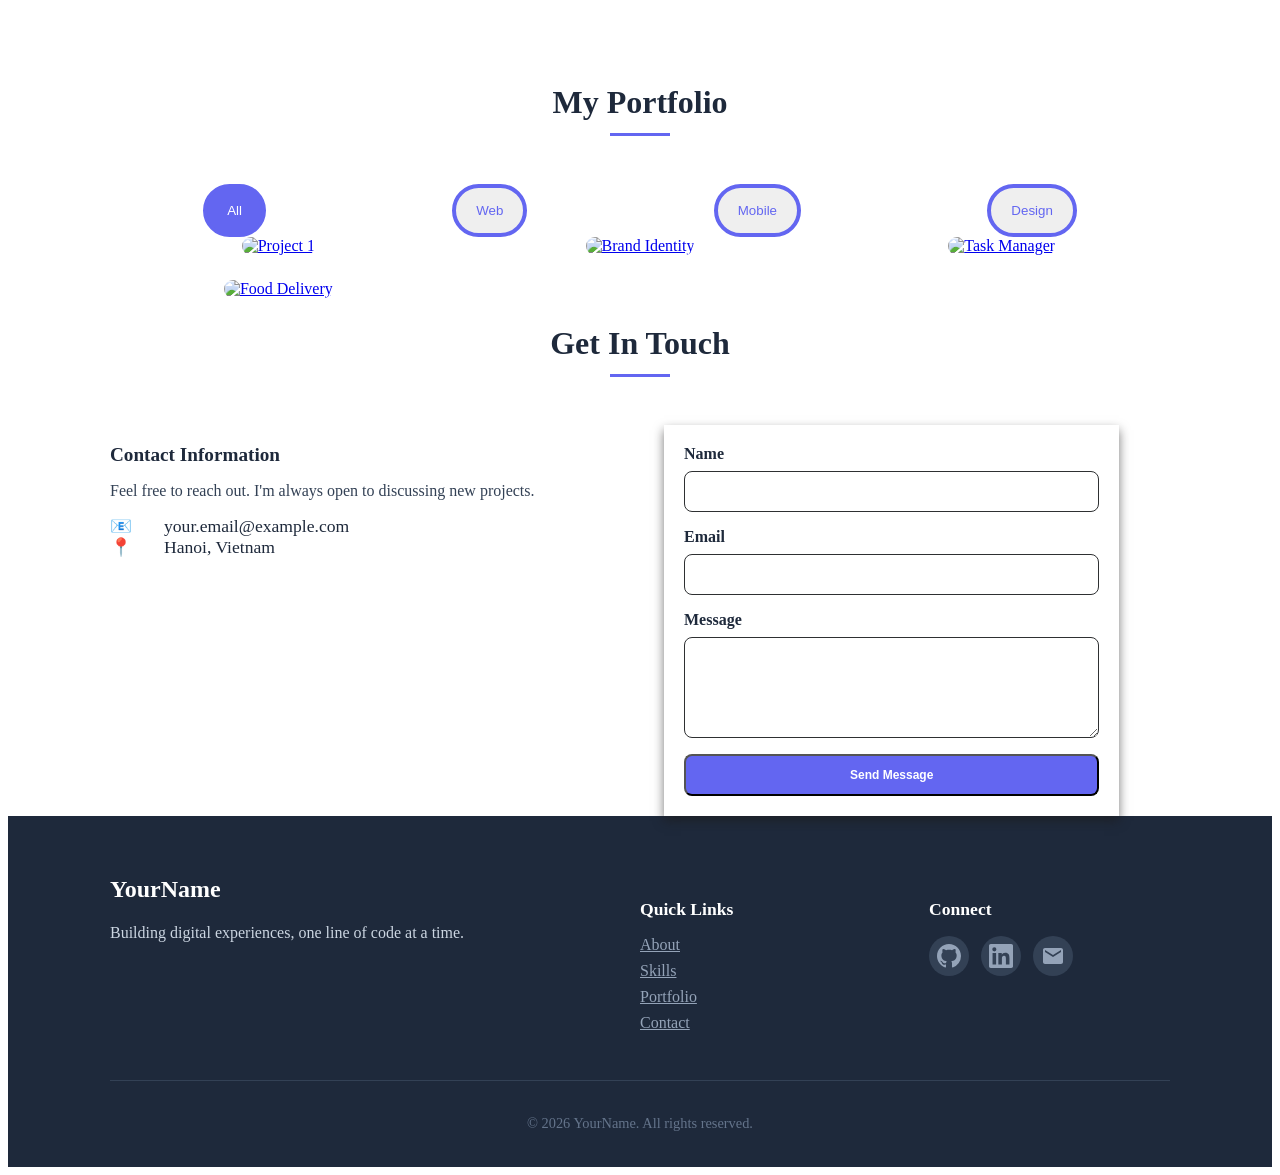
==== commit 59be944c: "Revert "[UPDATE] Personal Information" This reverts commit 1912bd8cc7d269deb52eb96e4f0259b3aa14e9ed." ====
--- a/session_01_html_css/solutions/portfolio_site/index.html
+++ b/session_01_html_css/solutions/portfolio_site/index.html
@@ -16,7 +16,7 @@
 
 <body>
 <header>
-    <div class="logo">Hai Ban</div>
+    <div class="logo">YourName</div>
     <input type="checkbox" id="menu-toggle" hidden>
     
     <label for="menu-toggle" class="hamburger">☰
@@ -30,7 +30,7 @@
 </header>
     <main>
         <section class="hero">
-            <h1>Hi, I'm Hai Ban</h1>
+            <h1>Hi, I'm [Your Name]</h1>
             <p>Full-Stack Developer | UI Designer | Problem Solver</p>
             <a href="#portfolio" class="cta-button">View My Work</a>
         </section>
@@ -226,7 +226,7 @@
     <div class="container">
         <div class="footer-content">
             <div class="footer-brand">
-                <div class="footer-logo">Hai Ban</div>
+                <div class="footer-logo">YourName</div>
                 <p class="footer-tagline">Building digital experiences, one line of code at a time.</p>
             </div>
             <div class="footer-links">
@@ -258,7 +258,7 @@
             </div>
         </div>
         <div class="footer-bottom">
-            <p>&copy; 2026 Hai Ban. All rights reserved.</p>
+            <p>&copy; 2026 YourName. All rights reserved.</p>
         </div>
     </div>
 </footer>
